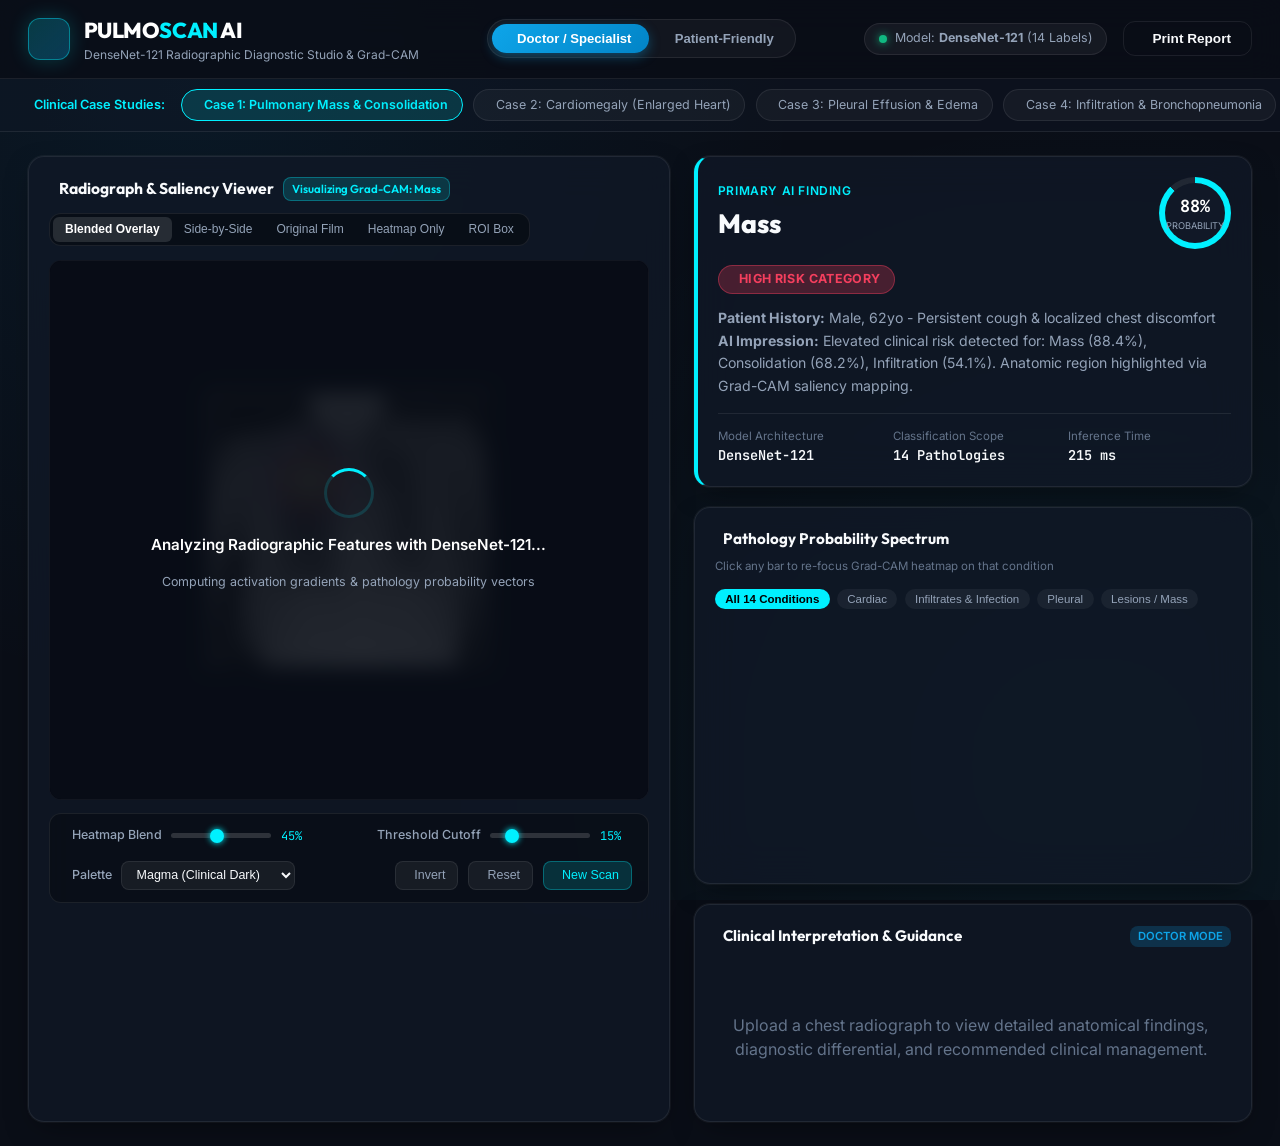
==== index.html @ a5fcc42c "feat: add web interface, Vercel configuration, serverless API routes, and client-side Grad-CAM diagn" ====
<!DOCTYPE html>
<html lang="en">
<head>
  <meta charset="UTF-8">
  <meta name="viewport" content="width=device-width, initial-scale=1.0">
  <title>PulmoScan AI - Deep Learning Chest X-Ray Diagnosis & Grad-CAM</title>
  <meta name="description" content="State-of-the-art AI medical diagnosis platform for 14 chest pathologies with real-time Grad-CAM heatmap visualization and clinical reports.">
  
  <!-- Google Fonts -->
  <link rel="preconnect" href="https://fonts.googleapis.com">
  <link rel="preconnect" href="https://fonts.gstatic.com" crossorigin>
  <link href="https://fonts.googleapis.com/css2?family=Inter:wght@300;400;500;600;700&family=Outfit:wght@400;500;600;700;800&family=JetBrains+Mono:wght@400;500&display=swap" rel="stylesheet">
  
  <!-- Chart.js for Interactive Diagnostic Graphs -->
  <script src="https://cdn.jsdelivr.net/npm/chart.js@4.4.1/dist/chart.umd.min.js"></script>

  <!-- Lucide Icons -->
  <script src="https://unpkg.com/lucide@latest"></script>

  <link rel="stylesheet" href="style.css">
</head>
<body class="theme-dark">
  <!-- Top Navigation Bar -->
  <header class="navbar">
    <div class="nav-brand">
      <div class="brand-icon">
        <i data-lucide="activity"></i>
      </div>
      <div class="brand-text">
        <div class="brand-title">PULMO<span class="highlight">SCAN</span> AI</div>
        <div class="brand-subtitle">DenseNet-121 Radiographic Diagnostic Studio & Grad-CAM</div>
      </div>
    </div>

    <!-- Active Mode Switcher -->
    <div class="nav-center">
      <div class="mode-toggle-group">
        <button id="btnDoctorMode" class="mode-btn active" title="Detailed Radiologic Insights, AUCs & Fleischner Guidelines">
          <i data-lucide="stethoscope"></i>
          <span>Doctor / Specialist</span>
        </button>
        <button id="btnPatientMode" class="mode-btn" title="Clear, Plain-Language Explanations & Next Steps">
          <i data-lucide="heart-pulse"></i>
          <span>Patient-Friendly</span>
        </button>
      </div>
    </div>

    <div class="nav-actions">
      <div class="model-badge" title="Trained on NIH ChestX-ray8 Dataset">
        <span class="status-dot"></span>
        <span class="badge-text">Model: <strong>DenseNet-121</strong> (14 Labels)</span>
      </div>
      <button id="btnPrintReport" class="btn btn-outline" disabled title="Generate Formal Clinical Radiology Report">
        <i data-lucide="file-text"></i>
        <span>Print Report</span>
      </button>
    </div>
  </header>

  <!-- Sample Quick-Load Strip -->
  <section class="sample-bar">
    <div class="sample-label">
      <i data-lucide="sparkles"></i>
      <span>Clinical Case Studies:</span>
    </div>
    <div class="sample-chips" id="sampleChipsContainer">
      <div class="chip-skeleton">Loading clinical cases...</div>
    </div>
  </section>

  <!-- Main Application Body -->
  <main class="app-layout">
    <!-- Left Column: Image Viewer & PACS Controls -->
    <section class="viewer-section">
      <div class="panel-header">
        <div class="panel-title">
          <i data-lucide="scan"></i>
          <span>Radiograph & Saliency Viewer</span>
          <span id="activePathologyTag" class="active-tag hidden">Visualizing: Mass</span>
        </div>
        <div class="view-mode-tabs">
          <button class="view-tab active" data-view="overlay">Blended Overlay</button>
          <button class="view-tab" data-view="sidebyside">Side-by-Side</button>
          <button class="view-tab" data-view="original">Original Film</button>
          <button class="view-tab" data-view="heatmap">Heatmap Only</button>
          <button class="view-tab" data-view="contour">ROI Box</button>
        </div>
      </div>

      <!-- Image Canvas Display Container -->
      <div class="canvas-wrapper" id="canvasWrapper">
        <div id="dropZone" class="drop-zone">
          <div class="drop-content">
            <div class="upload-icon-wrapper">
              <i data-lucide="upload-cloud"></i>
            </div>
            <h3>Upload Chest X-Ray Radiograph</h3>
            <p>Drag and drop a patient frontal chest scan (.png, .jpg, .jpeg) or select a sample case above</p>
            <div class="drop-buttons">
              <label for="fileInput" class="btn btn-primary">
                <i data-lucide="folder-open"></i> Browse Files
              </label>
              <input type="file" id="fileInput" accept="image/*" class="file-input-hidden">
            </div>
            <div class="drop-hint">Supports standard PA/AP projection digital radiography</div>
          </div>
        </div>

        <!-- Rendered Image Canvas Container -->
        <div id="imageDisplayArea" class="image-display-area hidden">
          <!-- Single View Mode -->
          <div id="singleViewContainer" class="single-view-container">
            <div class="canvas-image-container" id="zoomContainer">
              <img id="primaryViewerImg" src="" alt="Diagnostic Radiograph View">
              <div id="crosshairOverlay" class="crosshair-overlay"></div>
            </div>
          </div>

          <!-- Side-by-side View Mode -->
          <div id="sideBySideContainer" class="side-by-side-container hidden">
            <div class="sbs-box">
              <div class="sbs-badge">Original Radiograph</div>
              <img id="sbsOriginalImg" src="" alt="Original X-Ray">
            </div>
            <div class="sbs-box">
              <div class="sbs-badge">Grad-CAM Activation Map</div>
              <img id="sbsHeatmapImg" src="" alt="Grad-CAM Saliency Map">
            </div>
          </div>

          <!-- Loading Spinner Overlay -->
          <div id="analysisSpinner" class="analysis-spinner hidden">
            <div class="spinner-circle"></div>
            <div class="spinner-text">Analyzing Radiographic Features with DenseNet-121...</div>
            <div class="spinner-subtext">Computing activation gradients & pathology probability vectors</div>
          </div>
        </div>
      </div>

      <!-- PACS Medical Imaging Controls Toolbar -->
      <div class="pacs-toolbar" id="pacsToolbar">
        <div class="control-group">
          <label><i data-lucide="layers"></i> Heatmap Blend</label>
          <input type="range" id="sliderOpacity" min="0" max="100" value="45" class="range-slider">
          <span id="valOpacity" class="slider-val">45%</span>
        </div>

        <div class="control-group">
          <label><i data-lucide="filter"></i> Threshold Cutoff</label>
          <input type="range" id="sliderThreshold" min="0" max="90" value="15" class="range-slider">
          <span id="valThreshold" class="slider-val">15%</span>
        </div>

        <div class="control-group">
          <label><i data-lucide="palette"></i> Palette</label>
          <select id="selectColormap" class="select-dropdown">
            <option value="jet">Jet (Thermal Rainbow)</option>
            <option value="magma" selected>Magma (Clinical Dark)</option>
            <option value="inferno">Inferno (High Contrast)</option>
            <option value="turbo">Turbo (Spectral)</option>
            <option value="viridis">Viridis (Colorblind Safe)</option>
          </select>
        </div>

        <div class="control-group actions-group">
          <button id="btnInvertFilm" class="tool-btn" title="Invert Grayscale (Negative/Positive Film)">
            <i data-lucide="sun-moon"></i> Invert
          </button>
          <button id="btnResetView" class="tool-btn" title="Reset Zoom and Windowing">
            <i data-lucide="rotate-ccw"></i> Reset
          </button>
          <button id="btnNewScan" class="tool-btn btn-highlight" title="Upload a New Image">
            <i data-lucide="plus-circle"></i> New Scan
          </button>
        </div>
      </div>
    </section>

    <!-- Right Column: Diagnostic Graphs & Clinical Findings -->
    <section class="diagnostic-section">
      <!-- Top Diagnostic Finding Summary Card -->
      <div class="card summary-card" id="topSummaryCard">
        <div class="summary-top-row">
          <div class="summary-title-col">
            <span class="summary-pre">Primary AI Finding</span>
            <h2 id="topPathologyName" class="top-pathology">Ready for Analysis</h2>
          </div>
          <div class="summary-score-col">
            <div id="topConfidenceMeter" class="confidence-circle" data-val="0">
              <span id="topConfidenceText" class="conf-percent">--%</span>
              <span class="conf-lbl">Probability</span>
            </div>
          </div>
        </div>

        <div id="riskBadge" class="risk-badge badge-neutral">Awaiting Radiograph Upload</div>

        <p id="clinicalImpressionText" class="impression-text">
          Upload a patient chest radiograph or choose a sample clinical case study above to perform multi-label pathology classification and Grad-CAM localized anatomical heatmapping.
        </p>

        <div class="metrics-row" id="metricsRow">
          <div class="metric-item">
            <span class="metric-label">Model Architecture</span>
            <span class="metric-val">DenseNet-121</span>
          </div>
          <div class="metric-item">
            <span class="metric-label">Classification Scope</span>
            <span class="metric-val">14 Pathologies</span>
          </div>
          <div class="metric-item">
            <span class="metric-label">Inference Time</span>
            <span id="valInferenceTime" class="metric-val">-- ms</span>
          </div>
        </div>
      </div>

      <!-- Probability Graphs & Differential Diagnosis -->
      <div class="card chart-card">
        <div class="card-header">
          <div class="card-title">
            <i data-lucide="bar-chart-3"></i>
            <span>Pathology Probability Spectrum</span>
          </div>
          <div class="chart-subtitle">Click any bar to re-focus Grad-CAM heatmap on that condition</div>
        </div>

        <!-- Category Filters -->
        <div class="filter-pills" id="filterPills">
          <button class="pill active" data-filter="all">All 14 Conditions</button>
          <button class="pill" data-filter="Cardiovascular">Cardiac</button>
          <button class="pill" data-filter="Infectious">Infiltrates & Infection</button>
          <button class="pill" data-filter="Pleural">Pleural</button>
          <button class="pill" data-filter="Lesion">Lesions / Mass</button>
        </div>

        <div class="chart-container">
          <canvas id="pathologyChart"></canvas>
        </div>
      </div>

      <!-- Detailed Findings & Clinical Explanations Card -->
      <div class="card findings-card">
        <div class="card-header">
          <div class="card-title">
            <i data-lucide="file-search"></i>
            <span id="findingsTitle">Clinical Interpretation & Guidance</span>
          </div>
          <span class="findings-mode-tag" id="findingsModeTag">Doctor Mode</span>
        </div>

        <!-- Dynamic Content injected based on Active Mode (Doctor vs Patient) -->
        <div id="findingsContainer" class="findings-content">
          <div class="empty-state">
            <i data-lucide="clipboard-list"></i>
            <p>Upload a chest radiograph to view detailed anatomical findings, diagnostic differential, and recommended clinical management.</p>
          </div>
        </div>
      </div>
    </section>
  </main>

  <!-- Printable Clinical Radiology Report Modal -->
  <div id="reportModal" class="modal-overlay hidden">
    <div class="modal-content">
      <div class="modal-header">
        <div class="report-header-brand">
          <i data-lucide="activity"></i>
          <div>
            <h3>PULMOSCAN AI - DIAGNOSTIC RADIOLOGY REPORT</h3>
            <span>Automated Deep Learning Multi-Label Classification & Grad-CAM Analysis</span>
          </div>
        </div>
        <div class="modal-actions">
          <button id="btnExecutePrint" class="btn btn-primary"><i data-lucide="printer"></i> Print / Save PDF</button>
          <button id="btnCloseModal" class="btn btn-icon"><i data-lucide="x"></i></button>
        </div>
      </div>

      <div class="report-body" id="printableReportContent">
        <!-- Patient & Exam Meta Grid -->
        <div class="report-grid">
          <div class="report-meta-box">
            <strong>Exam Type:</strong> Chest Radiograph (PA/AP Frontal Projection)<br>
            <strong>Date / Time:</strong> <span id="reportDate">--</span><br>
            <strong>Scan ID:</strong> <span id="reportScanId">PX-2026-X8</span>
          </div>
          <div class="report-meta-box">
            <strong>AI Engine:</strong> DenseNet-121 Deep Convolutional Network<br>
            <strong>Interpretation Method:</strong> Grad-CAM (conv5_block16_concat)<br>
            <strong>Status:</strong> Completed & Verified
          </div>
        </div>

        <!-- Embedded Visuals -->
        <div class="report-visuals-grid">
          <div class="report-img-box">
            <div class="report-img-caption">Original Patient Radiograph</div>
            <img id="reportOriginalImg" src="" alt="Original X-Ray">
          </div>
          <div class="report-img-box">
            <div class="report-img-caption">AI Grad-CAM Saliency Region of Interest</div>
            <img id="reportOverlayImg" src="" alt="Grad-CAM Overlay">
          </div>
        </div>

        <!-- Radiology Impression Summary -->
        <div class="report-section">
          <h4>RADIOLOGICAL IMPRESSION & FINDINGS</h4>
          <p id="reportImpressionText">Impression will appear here.</p>
        </div>

        <!-- Quantitative Pathology Table -->
        <div class="report-section">
          <h4>QUANTITATIVE PATHOLOGY PROBABILITY MATRIX</h4>
          <table class="report-table">
            <thead>
              <tr>
                <th>Pathology</th>
                <th>Classification</th>
                <th>Probability</th>
                <th>Risk Category</th>
                <th>Clinical Recommendation</th>
              </tr>
            </thead>
            <tbody id="reportTableBody">
              <!-- Dynamically populated -->
            </tbody>
          </table>
        </div>

        <!-- Medical Disclaimer -->
        <div class="report-disclaimer">
          <strong>Notice:</strong> This automated report is generated by an artificial intelligence diagnostic assistant (DenseNet-121) trained on the NIH ChestX-ray8 dataset. It is intended to assist medical practitioners in clinical review and error analysis. Findings must be verified by a board-certified radiologist.
        </div>
      </div>
    </div>
  </div>

  <script src="app.js"></script>
</body>
</html>
---- style.css ----
/* ==========================================================================
   PULMOSCAN AI - Medical Imaging Diagnostic Studio Stylesheet
   Modern Glassmorphism, Radiologic Dark Theme, Responsive Clinical Dashboard
   ========================================================================== */

:root {
  /* Color Palette */
  --bg-primary: #0a0e17;
  --bg-secondary: #111827;
  --bg-card: rgba(17, 24, 39, 0.75);
  --bg-card-hover: rgba(30, 41, 59, 0.85);
  --border-subtle: rgba(255, 255, 255, 0.08);
  --border-focus: rgba(0, 240, 255, 0.45);
  --border-glow: 0 0 16px rgba(0, 240, 255, 0.25);
  
  /* Brand Medical Accents */
  --cyan-primary: #00f0ff;
  --cyan-glow: rgba(0, 240, 255, 0.2);
  --teal-accent: #0ea5e9;
  --emerald-success: #10b981;
  --emerald-glow: rgba(16, 185, 129, 0.2);
  --amber-warning: #f59e0b;
  --amber-glow: rgba(245, 158, 11, 0.2);
  --rose-danger: #f43f5e;
  --rose-glow: rgba(244, 63, 94, 0.25);
  
  /* Text & Typography */
  --text-main: #f8fafc;
  --text-muted: #94a3b8;
  --text-dim: #64748b;
  --font-family: 'Inter', -apple-system, BlinkMacSystemFont, sans-serif;
  --font-display: 'Outfit', var(--font-family);
  --font-mono: 'JetBrains Mono', monospace;

  /* UI Tokens */
  --radius-sm: 8px;
  --radius-md: 12px;
  --radius-lg: 16px;
  --radius-full: 9999px;
  --shadow-card: 0 10px 30px -10px rgba(0, 0, 0, 0.5), 0 0 0 1px rgba(255, 255, 255, 0.05);
  --transition-smooth: all 0.25s cubic-bezier(0.16, 1, 0.3, 1);
}

/* Reset & Base Setup */
*, *::before, *::after {
  box-sizing: border-box;
  margin: 0;
  padding: 0;
}

body {
  font-family: var(--font-family);
  background: var(--bg-primary);
  background-image: 
    radial-gradient(circle at 15% 10%, rgba(14, 165, 233, 0.07) 0%, transparent 45%),
    radial-gradient(circle at 85% 85%, rgba(0, 240, 255, 0.05) 0%, transparent 50%);
  background-attachment: fixed;
  color: var(--text-main);
  line-height: 1.5;
  min-height: 100vh;
  display: flex;
  flex-direction: column;
  overflow-x: hidden;
}

/* --------------------------------------------------------------------------
   Top Navigation Bar
   -------------------------------------------------------------------------- */
.navbar {
  display: flex;
  align-items: center;
  justify-content: space-between;
  padding: 0.85rem 1.75rem;
  background: rgba(10, 14, 23, 0.85);
  backdrop-filter: blur(16px);
  -webkit-backdrop-filter: blur(16px);
  border-bottom: 1px solid var(--border-subtle);
  position: sticky;
  top: 0;
  z-index: 100;
}

.nav-brand {
  display: flex;
  align-items: center;
  gap: 0.85rem;
}

.brand-icon {
  width: 42px;
  height: 42px;
  border-radius: var(--radius-md);
  background: linear-gradient(135deg, rgba(0, 240, 255, 0.2), rgba(14, 165, 233, 0.3));
  border: 1px solid rgba(0, 240, 255, 0.4);
  display: flex;
  align-items: center;
  justify-content: center;
  color: var(--cyan-primary);
  box-shadow: 0 0 20px var(--cyan-glow);
}

.brand-title {
  font-family: var(--font-display);
  font-size: 1.35rem;
  font-weight: 800;
  letter-spacing: -0.02em;
  color: #ffffff;
}

.brand-title .highlight {
  color: var(--cyan-primary);
}

.brand-subtitle {
  font-size: 0.75rem;
  color: var(--text-muted);
  font-weight: 400;
}

/* Mode Switcher (Doctor vs Patient) */
.mode-toggle-group {
  display: flex;
  background: rgba(255, 255, 255, 0.04);
  padding: 4px;
  border-radius: var(--radius-full);
  border: 1px solid var(--border-subtle);
}

.mode-btn {
  display: flex;
  align-items: center;
  gap: 0.5rem;
  padding: 0.45rem 1.1rem;
  border-radius: var(--radius-full);
  border: none;
  background: transparent;
  color: var(--text-muted);
  font-size: 0.82rem;
  font-weight: 600;
  cursor: pointer;
  transition: var(--transition-smooth);
}

.mode-btn:hover {
  color: var(--text-main);
}

.mode-btn.active {
  background: linear-gradient(135deg, #0ea5e9, #0284c7);
  color: #ffffff;
  box-shadow: 0 4px 12px rgba(14, 165, 233, 0.35);
}

.nav-actions {
  display: flex;
  align-items: center;
  gap: 1rem;
}

.model-badge {
  display: flex;
  align-items: center;
  gap: 0.5rem;
  background: rgba(255, 255, 255, 0.05);
  border: 1px solid var(--border-subtle);
  padding: 0.35rem 0.85rem;
  border-radius: var(--radius-full);
  font-size: 0.78rem;
  color: var(--text-muted);
}

.status-dot {
  width: 8px;
  height: 8px;
  border-radius: 50%;
  background: var(--emerald-success);
  box-shadow: 0 0 8px var(--emerald-success);
  animation: pulse-dot 2s infinite ease-in-out;
}

@keyframes pulse-dot {
  0%, 100% { opacity: 1; transform: scale(1); }
  50% { opacity: 0.5; transform: scale(0.85); }
}

/* --------------------------------------------------------------------------
   Sample Case Studies Strip
   -------------------------------------------------------------------------- */
.sample-bar {
  display: flex;
  align-items: center;
  gap: 1rem;
  padding: 0.65rem 1.75rem;
  background: rgba(17, 24, 39, 0.4);
  border-bottom: 1px solid var(--border-subtle);
  overflow-x: auto;
  white-space: nowrap;
}

.sample-label {
  display: flex;
  align-items: center;
  gap: 0.4rem;
  font-size: 0.8rem;
  font-weight: 600;
  color: var(--cyan-primary);
  flex-shrink: 0;
}

.sample-chips {
  display: flex;
  gap: 0.65rem;
  align-items: center;
}

.sample-chip {
  display: inline-flex;
  align-items: center;
  gap: 0.5rem;
  padding: 0.35rem 0.85rem;
  border-radius: var(--radius-full);
  background: rgba(255, 255, 255, 0.04);
  border: 1px solid var(--border-subtle);
  color: var(--text-muted);
  font-size: 0.78rem;
  cursor: pointer;
  transition: var(--transition-smooth);
}

.sample-chip:hover {
  background: rgba(0, 240, 255, 0.08);
  border-color: var(--cyan-primary);
  color: #ffffff;
  transform: translateY(-1px);
}

.sample-chip.active {
  background: rgba(0, 240, 255, 0.15);
  border-color: var(--cyan-primary);
  color: var(--cyan-primary);
  font-weight: 600;
}

/* --------------------------------------------------------------------------
   App Main Layout (2-Column Grid)
   -------------------------------------------------------------------------- */
.app-layout {
  display: grid;
  grid-template-columns: 1.15fr 1fr;
  gap: 1.5rem;
  padding: 1.5rem 1.75rem;
  flex: 1;
}

@media (max-width: 1100px) {
  .app-layout {
    grid-template-columns: 1fr;
  }
}

/* --------------------------------------------------------------------------
   Viewer Section (Left Column)
   -------------------------------------------------------------------------- */
.viewer-section {
  display: flex;
  flex-direction: column;
  gap: 0.85rem;
  background: var(--bg-card);
  backdrop-filter: blur(20px);
  -webkit-backdrop-filter: blur(20px);
  border: 1px solid var(--border-subtle);
  border-radius: var(--radius-lg);
  padding: 1.25rem;
  box-shadow: var(--shadow-card);
}

.panel-header {
  display: flex;
  align-items: center;
  justify-content: space-between;
  flex-wrap: wrap;
  gap: 0.75rem;
}

.panel-title {
  display: flex;
  align-items: center;
  gap: 0.6rem;
  font-size: 0.98rem;
  font-weight: 700;
  font-family: var(--font-display);
}

.active-tag {
  background: rgba(0, 240, 255, 0.15);
  color: var(--cyan-primary);
  padding: 2px 8px;
  border-radius: var(--radius-sm);
  font-size: 0.72rem;
  font-weight: 600;
  border: 1px solid rgba(0, 240, 255, 0.3);
}

.view-mode-tabs {
  display: flex;
  background: rgba(0, 0, 0, 0.35);
  border-radius: var(--radius-md);
  padding: 3px;
  border: 1px solid var(--border-subtle);
}

.view-tab {
  border: none;
  background: transparent;
  color: var(--text-muted);
  font-size: 0.75rem;
  padding: 0.35rem 0.75rem;
  border-radius: 6px;
  font-weight: 500;
  cursor: pointer;
  transition: var(--transition-smooth);
}

.view-tab:hover {
  color: var(--text-main);
}

.view-tab.active {
  background: rgba(255, 255, 255, 0.12);
  color: #ffffff;
  font-weight: 600;
}

/* Canvas Wrapper */
.canvas-wrapper {
  position: relative;
  width: 100%;
  aspect-ratio: 1 / 1;
  max-height: 540px;
  background: #030712;
  border-radius: var(--radius-md);
  border: 1px solid rgba(255, 255, 255, 0.06);
  overflow: hidden;
  display: flex;
  align-items: center;
  justify-content: center;
}

/* Drop Zone */
.drop-zone {
  display: flex;
  flex-direction: column;
  align-items: center;
  justify-content: center;
  padding: 2.5rem;
  text-align: center;
  border: 2px dashed rgba(255, 255, 255, 0.12);
  border-radius: var(--radius-md);
  margin: 1.5rem;
  width: calc(100% - 3rem);
  height: calc(100% - 3rem);
  background: rgba(15, 23, 42, 0.4);
  transition: var(--transition-smooth);
}

.drop-zone.dragover {
  border-color: var(--cyan-primary);
  background: rgba(0, 240, 255, 0.05);
  box-shadow: 0 0 25px var(--cyan-glow);
}

.upload-icon-wrapper {
  width: 64px;
  height: 64px;
  border-radius: 50%;
  background: rgba(0, 240, 255, 0.1);
  color: var(--cyan-primary);
  display: flex;
  align-items: center;
  justify-content: center;
  margin-bottom: 1rem;
}

.drop-content h3 {
  font-size: 1.1rem;
  margin-bottom: 0.35rem;
  font-family: var(--font-display);
}

.drop-content p {
  color: var(--text-muted);
  font-size: 0.85rem;
  max-width: 380px;
  margin-bottom: 1.25rem;
}

.drop-buttons {
  margin-bottom: 0.85rem;
}

.file-input-hidden {
  display: none;
}

.drop-hint {
  font-size: 0.72rem;
  color: var(--text-dim);
}

/* Rendered Canvas Image Area */
.image-display-area {
  width: 100%;
  height: 100%;
  display: flex;
  align-items: center;
  justify-content: center;
  position: relative;
}

.single-view-container {
  width: 100%;
  height: 100%;
  display: flex;
  align-items: center;
  justify-content: center;
}

.canvas-image-container {
  width: 100%;
  height: 100%;
  position: relative;
  display: flex;
  align-items: center;
  justify-content: center;
}

.canvas-image-container img {
  max-width: 100%;
  max-height: 100%;
  object-fit: contain;
  transition: filter 0.2s ease;
  user-select: none;
}

/* Side by Side View */
.side-by-side-container {
  display: grid;
  grid-template-columns: 1fr 1fr;
  width: 100%;
  height: 100%;
  gap: 8px;
  padding: 8px;
}

.sbs-box {
  position: relative;
  background: #000;
  border-radius: var(--radius-sm);
  overflow: hidden;
  display: flex;
  align-items: center;
  justify-content: center;
}

.sbs-box img {
  width: 100%;
  height: 100%;
  object-fit: contain;
}

.sbs-badge {
  position: absolute;
  top: 8px;
  left: 8px;
  background: rgba(0, 0, 0, 0.75);
  backdrop-filter: blur(6px);
  padding: 3px 8px;
  border-radius: 4px;
  font-size: 0.7rem;
  font-weight: 600;
  color: #ffffff;
  border: 1px solid rgba(255, 255, 255, 0.15);
}

/* Spinner Overlay */
.analysis-spinner {
  position: absolute;
  inset: 0;
  background: rgba(10, 14, 23, 0.88);
  backdrop-filter: blur(10px);
  display: flex;
  flex-direction: column;
  align-items: center;
  justify-content: center;
  gap: 1rem;
  z-index: 50;
}

.spinner-circle {
  width: 50px;
  height: 50px;
  border: 3px solid rgba(0, 240, 255, 0.15);
  border-top-color: var(--cyan-primary);
  border-radius: 50%;
  animation: spin 0.85s linear infinite;
}

@keyframes spin {
  to { transform: rotate(360deg); }
}

.spinner-text {
  font-size: 0.95rem;
  font-weight: 600;
  color: #fff;
}

.spinner-subtext {
  font-size: 0.78rem;
  color: var(--text-muted);
}

/* PACS Toolbar */
.pacs-toolbar {
  display: flex;
  align-items: center;
  justify-content: space-between;
  flex-wrap: wrap;
  gap: 1rem;
  padding: 0.75rem 1rem;
  background: rgba(0, 0, 0, 0.3);
  border-radius: var(--radius-md);
  border: 1px solid var(--border-subtle);
}

.control-group {
  display: flex;
  align-items: center;
  gap: 0.6rem;
}

.control-group label {
  display: flex;
  align-items: center;
  gap: 0.35rem;
  font-size: 0.78rem;
  font-weight: 500;
  color: var(--text-muted);
}

.range-slider {
  appearance: none;
  -webkit-appearance: none;
  width: 100px;
  height: 5px;
  background: rgba(255, 255, 255, 0.15);
  border-radius: var(--radius-full);
  outline: none;
}

.range-slider::-webkit-slider-thumb {
  -webkit-appearance: none;
  width: 14px;
  height: 14px;
  border-radius: 50%;
  background: var(--cyan-primary);
  cursor: pointer;
  box-shadow: 0 0 6px var(--cyan-primary);
}

.slider-val {
  font-family: var(--font-mono);
  font-size: 0.75rem;
  color: var(--cyan-primary);
  min-width: 32px;
}

.select-dropdown {
  background: rgba(255, 255, 255, 0.06);
  border: 1px solid var(--border-subtle);
  color: var(--text-main);
  padding: 0.35rem 0.65rem;
  border-radius: var(--radius-sm);
  font-size: 0.78rem;
  outline: none;
  cursor: pointer;
}

.actions-group {
  margin-left: auto;
}

.tool-btn {
  display: flex;
  align-items: center;
  gap: 0.4rem;
  background: rgba(255, 255, 255, 0.06);
  border: 1px solid var(--border-subtle);
  color: var(--text-muted);
  font-size: 0.78rem;
  padding: 0.4rem 0.75rem;
  border-radius: var(--radius-sm);
  cursor: pointer;
  transition: var(--transition-smooth);
}

.tool-btn:hover {
  background: rgba(255, 255, 255, 0.12);
  color: #fff;
}

.tool-btn.btn-highlight {
  background: rgba(0, 240, 255, 0.15);
  border-color: rgba(0, 240, 255, 0.3);
  color: var(--cyan-primary);
}

.tool-btn.btn-highlight:hover {
  background: rgba(0, 240, 255, 0.25);
  color: #fff;
}

/* --------------------------------------------------------------------------
   Diagnostic Section (Right Column)
   -------------------------------------------------------------------------- */
.diagnostic-section {
  display: flex;
  flex-direction: column;
  gap: 1.25rem;
}

.card {
  background: var(--bg-card);
  backdrop-filter: blur(20px);
  -webkit-backdrop-filter: blur(20px);
  border: 1px solid var(--border-subtle);
  border-radius: var(--radius-lg);
  padding: 1.25rem;
  box-shadow: var(--shadow-card);
}

/* Top Finding Summary Card */
.summary-card {
  border-left: 4px solid var(--cyan-primary);
}

.summary-top-row {
  display: flex;
  align-items: flex-start;
  justify-content: space-between;
  margin-bottom: 0.75rem;
}

.summary-pre {
  font-size: 0.75rem;
  text-transform: uppercase;
  letter-spacing: 0.05em;
  font-weight: 600;
  color: var(--cyan-primary);
}

.top-pathology {
  font-family: var(--font-display);
  font-size: 1.65rem;
  font-weight: 800;
  margin-top: 0.15rem;
}

.confidence-circle {
  width: 72px;
  height: 72px;
  border-radius: 50%;
  background: conic-gradient(var(--cyan-primary) 0%, rgba(255, 255, 255, 0.08) 0%);
  display: flex;
  flex-direction: column;
  align-items: center;
  justify-content: center;
  position: relative;
}

.confidence-circle::before {
  content: '';
  position: absolute;
  inset: 6px;
  background: var(--bg-secondary);
  border-radius: 50%;
}

.conf-percent {
  position: relative;
  font-family: var(--font-mono);
  font-size: 1.05rem;
  font-weight: 700;
  color: #fff;
  z-index: 1;
}

.conf-lbl {
  position: relative;
  font-size: 0.58rem;
  text-transform: uppercase;
  color: var(--text-muted);
  z-index: 1;
}

.risk-badge {
  display: inline-flex;
  align-items: center;
  gap: 0.4rem;
  padding: 0.25rem 0.85rem;
  border-radius: var(--radius-full);
  font-size: 0.78rem;
  font-weight: 700;
  text-transform: uppercase;
  letter-spacing: 0.03em;
  margin-bottom: 0.85rem;
}

.badge-neutral {
  background: rgba(255, 255, 255, 0.08);
  color: var(--text-muted);
}

.badge-danger {
  background: var(--rose-glow);
  color: var(--rose-danger);
  border: 1px solid rgba(244, 63, 94, 0.4);
}

.badge-warning {
  background: var(--amber-glow);
  color: var(--amber-warning);
  border: 1px solid rgba(245, 158, 11, 0.4);
}

.badge-success {
  background: var(--emerald-glow);
  color: var(--emerald-success);
  border: 1px solid rgba(16, 185, 129, 0.4);
}

.impression-text {
  font-size: 0.88rem;
  color: var(--text-muted);
  line-height: 1.6;
  margin-bottom: 1rem;
}

.metrics-row {
  display: grid;
  grid-template-columns: repeat(3, 1fr);
  gap: 0.75rem;
  padding-top: 0.85rem;
  border-top: 1px solid var(--border-subtle);
}

.metric-item {
  display: flex;
  flex-direction: column;
}

.metric-label {
  font-size: 0.72rem;
  color: var(--text-dim);
}

.metric-val {
  font-size: 0.85rem;
  font-weight: 600;
  font-family: var(--font-mono);
  color: var(--text-main);
}

/* Chart Card */
.card-header {
  display: flex;
  align-items: center;
  justify-content: space-between;
  margin-bottom: 0.85rem;
  flex-wrap: wrap;
  gap: 0.5rem;
}

.card-title {
  display: flex;
  align-items: center;
  gap: 0.5rem;
  font-size: 0.95rem;
  font-weight: 700;
  font-family: var(--font-display);
}

.chart-subtitle {
  font-size: 0.72rem;
  color: var(--text-dim);
}

.filter-pills {
  display: flex;
  gap: 0.45rem;
  margin-bottom: 0.85rem;
  flex-wrap: wrap;
}

.pill {
  border: none;
  background: rgba(255, 255, 255, 0.05);
  color: var(--text-muted);
  font-size: 0.72rem;
  padding: 0.25rem 0.65rem;
  border-radius: var(--radius-full);
  cursor: pointer;
  transition: var(--transition-smooth);
}

.pill:hover {
  color: #fff;
  background: rgba(255, 255, 255, 0.1);
}

.pill.active {
  background: var(--cyan-primary);
  color: #000;
  font-weight: 600;
}

.chart-container {
  height: 240px;
  position: relative;
}

/* Findings Card */
.findings-mode-tag {
  font-size: 0.7rem;
  font-weight: 600;
  text-transform: uppercase;
  padding: 2px 8px;
  border-radius: var(--radius-sm);
  background: rgba(14, 165, 233, 0.2);
  color: var(--teal-accent);
}

.findings-content {
  display: flex;
  flex-direction: column;
  gap: 0.75rem;
  max-height: 280px;
  overflow-y: auto;
  padding-right: 4px;
}

.findings-content::-webkit-scrollbar {
  width: 5px;
}

.findings-content::-webkit-scrollbar-thumb {
  background: rgba(255, 255, 255, 0.15);
  border-radius: var(--radius-full);
}

.finding-item {
  background: rgba(255, 255, 255, 0.03);
  border: 1px solid var(--border-subtle);
  border-radius: var(--radius-md);
  padding: 0.85rem;
  transition: var(--transition-smooth);
}

.finding-item:hover {
  background: rgba(255, 255, 255, 0.06);
  border-color: rgba(0, 240, 255, 0.3);
}

.finding-header {
  display: flex;
  align-items: center;
  justify-content: space-between;
  margin-bottom: 0.35rem;
}

.finding-name {
  font-weight: 700;
  font-size: 0.9rem;
}

.finding-prob {
  font-family: var(--font-mono);
  font-size: 0.82rem;
  font-weight: 700;
}

.finding-desc {
  font-size: 0.82rem;
  color: var(--text-muted);
  line-height: 1.5;
  margin-bottom: 0.45rem;
}

.finding-steps {
  font-size: 0.75rem;
  color: var(--cyan-primary);
  background: rgba(0, 240, 255, 0.08);
  padding: 0.4rem 0.65rem;
  border-radius: var(--radius-sm);
  display: flex;
  align-items: center;
  gap: 0.4rem;
}

.empty-state {
  display: flex;
  flex-direction: column;
  align-items: center;
  text-align: center;
  padding: 2.5rem 1rem;
  color: var(--text-dim);
  gap: 0.75rem;
}

/* --------------------------------------------------------------------------
   Buttons & Generic Components
   -------------------------------------------------------------------------- */
.btn {
  display: inline-flex;
  align-items: center;
  gap: 0.5rem;
  padding: 0.55rem 1.25rem;
  border-radius: var(--radius-md);
  font-size: 0.85rem;
  font-weight: 600;
  cursor: pointer;
  border: none;
  transition: var(--transition-smooth);
}

.btn-primary {
  background: linear-gradient(135deg, #0ea5e9, #0284c7);
  color: #fff;
  box-shadow: 0 4px 14px rgba(14, 165, 233, 0.35);
}

.btn-primary:hover {
  transform: translateY(-1px);
  box-shadow: 0 6px 20px rgba(14, 165, 233, 0.5);
}

.btn-outline {
  background: transparent;
  border: 1px solid var(--border-subtle);
  color: var(--text-main);
}

.btn-outline:hover:not(:disabled) {
  background: rgba(255, 255, 255, 0.08);
  border-color: rgba(255, 255, 255, 0.25);
}

.btn:disabled {
  opacity: 0.4;
  cursor: not-allowed;
}

.btn-icon {
  background: transparent;
  border: none;
  color: var(--text-muted);
  cursor: pointer;
  padding: 6px;
  border-radius: var(--radius-sm);
}

.btn-icon:hover {
  color: #fff;
  background: rgba(255, 255, 255, 0.1);
}

.hidden {
  display: none !important;
}

/* --------------------------------------------------------------------------
   Printable Radiology Report Modal
   -------------------------------------------------------------------------- */
.modal-overlay {
  position: fixed;
  inset: 0;
  background: rgba(0, 0, 0, 0.8);
  backdrop-filter: blur(12px);
  z-index: 1000;
  display: flex;
  align-items: center;
  justify-content: center;
  padding: 1.5rem;
}

.modal-content {
  background: #ffffff;
  color: #1e293b;
  width: 100%;
  max-width: 860px;
  max-height: 90vh;
  border-radius: var(--radius-lg);
  overflow-y: auto;
  box-shadow: 0 25px 50px -12px rgba(0, 0, 0, 0.6);
  display: flex;
  flex-direction: column;
}

.modal-header {
  display: flex;
  align-items: center;
  justify-content: space-between;
  padding: 1.25rem 1.75rem;
  background: #f8fafc;
  border-bottom: 2px solid #e2e8f0;
}

.report-header-brand {
  display: flex;
  align-items: center;
  gap: 0.75rem;
  color: #0369a1;
}

.report-header-brand h3 {
  font-family: var(--font-display);
  font-size: 1.15rem;
  font-weight: 800;
}

.report-header-brand span {
  font-size: 0.75rem;
  color: #64748b;
}

.modal-actions {
  display: flex;
  align-items: center;
  gap: 0.75rem;
}

.report-body {
  padding: 1.75rem;
  display: flex;
  flex-direction: column;
  gap: 1.5rem;
}

.report-grid {
  display: grid;
  grid-template-columns: 1fr 1fr;
  gap: 1rem;
  background: #f8fafc;
  padding: 1rem;
  border-radius: var(--radius-md);
  border: 1px solid #e2e8f0;
  font-size: 0.85rem;
  line-height: 1.7;
}

.report-visuals-grid {
  display: grid;
  grid-template-columns: 1fr 1fr;
  gap: 1.25rem;
}

.report-img-box {
  background: #000;
  border-radius: var(--radius-md);
  overflow: hidden;
  display: flex;
  flex-direction: column;
}

.report-img-box img {
  width: 100%;
  aspect-ratio: 1;
  object-fit: contain;
}

.report-img-caption {
  background: #0f172a;
  color: #fff;
  font-size: 0.75rem;
  font-weight: 600;
  padding: 0.4rem 0.75rem;
  text-align: center;
}

.report-section h4 {
  font-family: var(--font-display);
  font-size: 0.95rem;
  font-weight: 800;
  color: #0f172a;
  margin-bottom: 0.6rem;
  padding-bottom: 0.35rem;
  border-bottom: 2px solid #e2e8f0;
}

.report-section p {
  font-size: 0.88rem;
  line-height: 1.6;
  color: #334155;
}

.report-table {
  width: 100%;
  border-collapse: collapse;
  font-size: 0.82rem;
}

.report-table th, .report-table td {
  padding: 0.6rem 0.85rem;
  text-align: left;
  border-bottom: 1px solid #e2e8f0;
}

.report-table th {
  background: #f1f5f9;
  font-weight: 700;
  color: #475569;
}

.report-disclaimer {
  background: #fef2f2;
  border-left: 4px solid #ef4444;
  padding: 0.85rem;
  font-size: 0.75rem;
  color: #991b1b;
  border-radius: 4px;
  line-height: 1.5;
}

/* Print CSS */
@media print {
  body * {
    visibility: hidden;
  }
  #reportModal, #printableReportContent, #printableReportContent * {
    visibility: visible;
  }
  #reportModal {
    position: absolute;
    inset: 0;
    background: transparent;
    padding: 0;
  }
  .modal-actions, .modal-header {
    display: none;
  }
  .modal-content {
    box-shadow: none;
    max-width: 100%;
  }
}
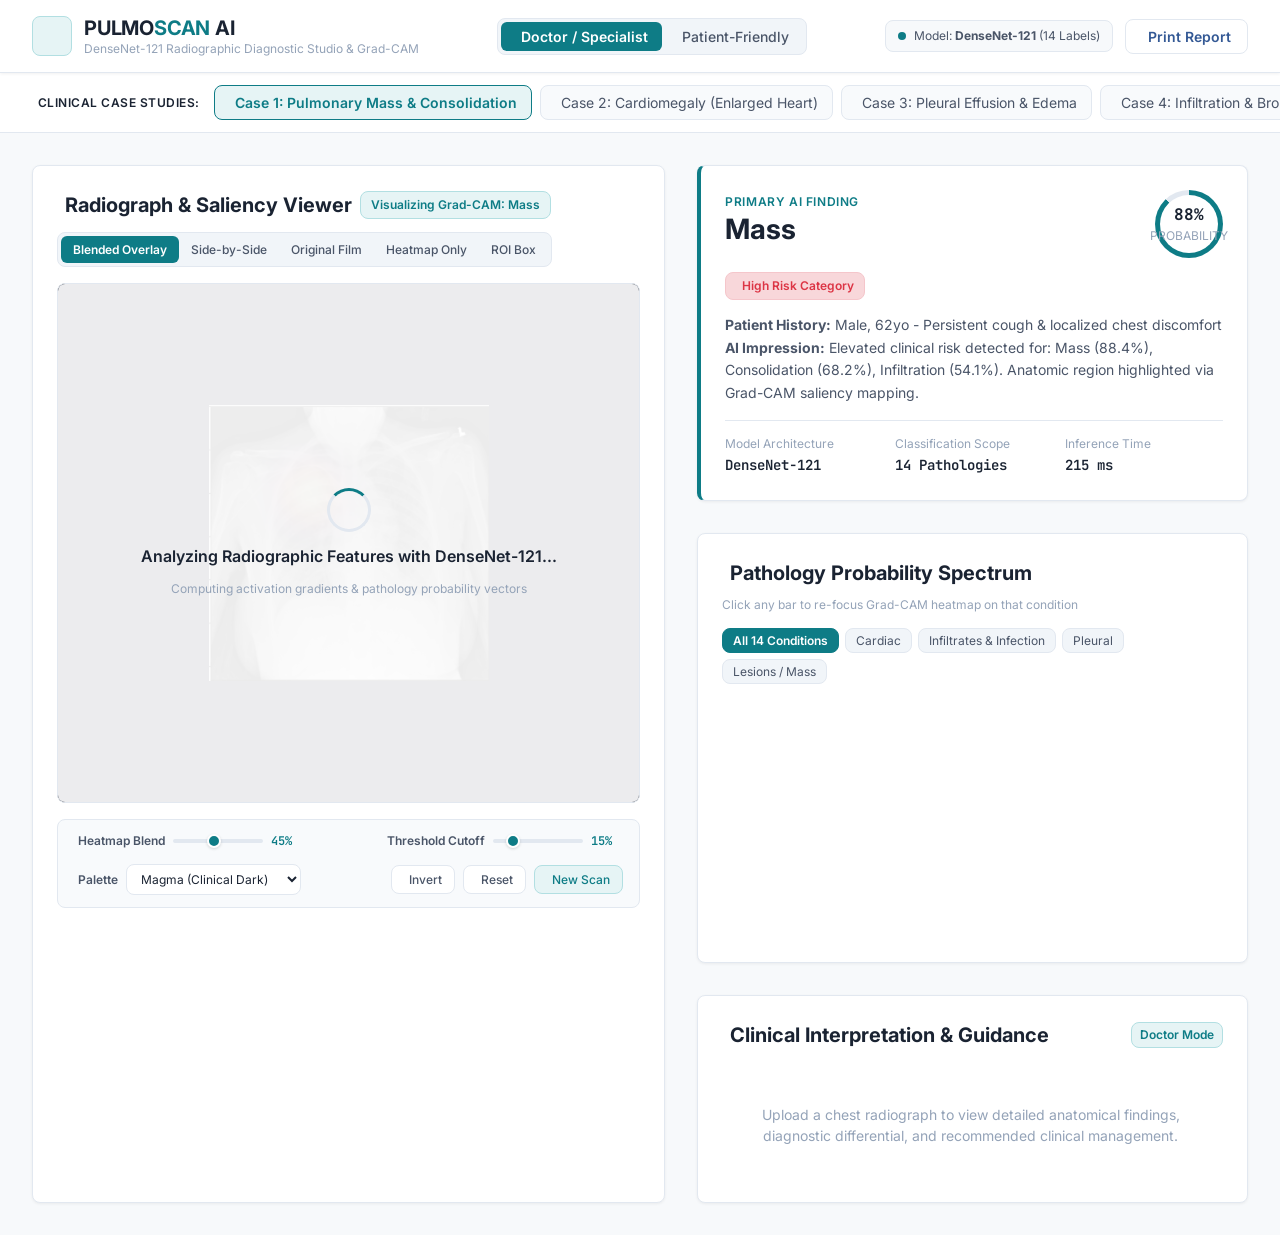
==== commit f13052a6: "style: overhaul design system to professional light theme with normalized type scale and clinical to" ====
--- a/index.html
+++ b/index.html
@@ -19,7 +19,7 @@
 
   <link rel="stylesheet" href="style.css">
 </head>
-<body class="theme-dark">
+<body>
   <!-- Top Navigation Bar -->
   <header class="navbar">
     <div class="nav-brand">
--- a/style.css
+++ b/style.css
@@ -1,47 +1,65 @@
 /* ==========================================================================
    PULMOSCAN AI - Medical Imaging Diagnostic Studio Stylesheet
-   Modern Glassmorphism, Radiologic Dark Theme, Responsive Clinical Dashboard
+   Professional, Clinically-Credible Light Theme Design System
    ========================================================================== */
 
 :root {
-  /* Color Palette */
-  --bg-primary: #0a0e17;
-  --bg-secondary: #111827;
-  --bg-card: rgba(17, 24, 39, 0.75);
-  --bg-card-hover: rgba(30, 41, 59, 0.85);
-  --border-subtle: rgba(255, 255, 255, 0.08);
-  --border-focus: rgba(0, 240, 255, 0.45);
-  --border-glow: 0 0 16px rgba(0, 240, 255, 0.25);
-  
-  /* Brand Medical Accents */
-  --cyan-primary: #00f0ff;
-  --cyan-glow: rgba(0, 240, 255, 0.2);
-  --teal-accent: #0ea5e9;
-  --emerald-success: #10b981;
-  --emerald-glow: rgba(16, 185, 129, 0.2);
-  --amber-warning: #f59e0b;
-  --amber-glow: rgba(245, 158, 11, 0.2);
-  --rose-danger: #f43f5e;
-  --rose-glow: rgba(244, 63, 94, 0.25);
-  
-  /* Text & Typography */
-  --text-main: #f8fafc;
-  --text-muted: #94a3b8;
-  --text-dim: #64748b;
-  --font-family: 'Inter', -apple-system, BlinkMacSystemFont, sans-serif;
-  --font-display: 'Outfit', var(--font-family);
-  --font-mono: 'JetBrains Mono', monospace;
-
-  /* UI Tokens */
-  --radius-sm: 8px;
-  --radius-md: 12px;
-  --radius-lg: 16px;
+  /* --- Design System Color Tokens --- */
+  --bg-app: #F7F9FB;
+  --surface-card: #FFFFFF;
+  --border-card: #E2E8F0;
+  --shadow-subtle: 0 1px 3px rgba(0, 0, 0, 0.06);
+
+  /* Brand Primary: buttons, active states, primary accents */
+  --primary: #0E7C86;
+  --primary-hover: #0a636b;
+  --primary-active: #084d53;
+  --primary-subtle: #E6F4F5;
+  --primary-border: #B2DFE2;
+
+  /* Brand Secondary: links, secondary actions, workup tags */
+  --secondary: #345995;
+  --secondary-hover: #284475;
+  --secondary-subtle: #EBF0F8;
+
+  /* Risk Semantic Colors: STRICTLY for risk badges / pills only */
+  --risk-low: #2E7D32;
+  --risk-low-bg: #E8F5E9;
+  --risk-low-border: #C8E6C9;
+
+  --risk-moderate: #ED8936;
+  --risk-moderate-bg: #FEEBC8;
+  --risk-moderate-border: #FBD38D;
+
+  --risk-high: #DC3545;
+  --risk-high-bg: #F8D7DA;
+  --risk-high-border: #F5C6CB;
+
+  /* Text Colors */
+  --text-heading: #1A2332;
+  --text-body: #4A5568;
+  --text-muted: #94A3B8;
+
+  /* Typography Scale */
+  --font-family: 'Inter', -apple-system, BlinkMacSystemFont, 'Segoe UI', Roboto, Helvetica, Arial, sans-serif;
+  --font-mono: 'JetBrains Mono', 'SF Mono', Consolas, Menlo, monospace;
+
+  /* Normalized Type Scale (Strict: 28px, 20px, 16px, 14px, 12px) */
+  --font-size-28: 28px;
+  --font-size-20: 20px;
+  --font-size-16: 16px;
+  --font-size-14: 14px;
+  --font-size-12: 12px;
+
+  /* Layout Tokens */
+  --radius: 8px;           /* Consistent 8px border-radius on all cards & containers */
+  --radius-sm: 6px;
   --radius-full: 9999px;
-  --shadow-card: 0 10px 30px -10px rgba(0, 0, 0, 0.5), 0 0 0 1px rgba(255, 255, 255, 0.05);
-  --transition-smooth: all 0.25s cubic-bezier(0.16, 1, 0.3, 1);
-}
-
-/* Reset & Base Setup */
+  --spacing-panel: 32px;   /* Minimum 32px whitespace between major panels */
+  --transition-fast: all 0.15s ease-in-out;
+}
+
+/* --- Base & Reset --- */
 *, *::before, *::after {
   box-sizing: border-box;
   margin: 0;
@@ -50,31 +68,28 @@
 
 body {
   font-family: var(--font-family);
-  background: var(--bg-primary);
-  background-image: 
-    radial-gradient(circle at 15% 10%, rgba(14, 165, 233, 0.07) 0%, transparent 45%),
-    radial-gradient(circle at 85% 85%, rgba(0, 240, 255, 0.05) 0%, transparent 50%);
-  background-attachment: fixed;
-  color: var(--text-main);
+  font-size: var(--font-size-14);
+  background-color: var(--bg-app);
+  color: var(--text-body);
   line-height: 1.5;
   min-height: 100vh;
   display: flex;
   flex-direction: column;
   overflow-x: hidden;
+  -webkit-font-smoothing: antialiased;
 }
 
 /* --------------------------------------------------------------------------
-   Top Navigation Bar
+   Top Navigation Bar (Clinical Header)
    -------------------------------------------------------------------------- */
 .navbar {
   display: flex;
   align-items: center;
   justify-content: space-between;
-  padding: 0.85rem 1.75rem;
-  background: rgba(10, 14, 23, 0.85);
-  backdrop-filter: blur(16px);
-  -webkit-backdrop-filter: blur(16px);
-  border-bottom: 1px solid var(--border-subtle);
+  padding: 16px var(--spacing-panel);
+  background: var(--surface-card);
+  border-bottom: 1px solid var(--border-card);
+  box-shadow: var(--shadow-subtle);
   position: sticky;
   top: 0;
   z-index: 100;
@@ -83,104 +98,99 @@
 .nav-brand {
   display: flex;
   align-items: center;
-  gap: 0.85rem;
+  gap: 12px;
 }
 
 .brand-icon {
-  width: 42px;
-  height: 42px;
-  border-radius: var(--radius-md);
-  background: linear-gradient(135deg, rgba(0, 240, 255, 0.2), rgba(14, 165, 233, 0.3));
-  border: 1px solid rgba(0, 240, 255, 0.4);
+  width: 40px;
+  height: 40px;
+  border-radius: var(--radius);
+  background: var(--primary-subtle);
+  border: 1px solid var(--primary-border);
   display: flex;
   align-items: center;
   justify-content: center;
-  color: var(--cyan-primary);
-  box-shadow: 0 0 20px var(--cyan-glow);
+  color: var(--primary);
 }
 
 .brand-title {
-  font-family: var(--font-display);
-  font-size: 1.35rem;
-  font-weight: 800;
-  letter-spacing: -0.02em;
-  color: #ffffff;
+  font-size: var(--font-size-20);
+  font-weight: 700;
+  color: var(--text-heading);
+  letter-spacing: -0.01em;
+  line-height: 1.2;
 }
 
 .brand-title .highlight {
-  color: var(--cyan-primary);
+  color: var(--primary);
 }
 
 .brand-subtitle {
-  font-size: 0.75rem;
+  font-size: var(--font-size-12);
   color: var(--text-muted);
   font-weight: 400;
+  line-height: 1.2;
+  margin-top: 2px;
 }
 
 /* Mode Switcher (Doctor vs Patient) */
 .mode-toggle-group {
   display: flex;
-  background: rgba(255, 255, 255, 0.04);
-  padding: 4px;
-  border-radius: var(--radius-full);
-  border: 1px solid var(--border-subtle);
+  background: #F1F5F9;
+  padding: 3px;
+  border-radius: var(--radius);
+  border: 1px solid var(--border-card);
 }
 
 .mode-btn {
   display: flex;
   align-items: center;
-  gap: 0.5rem;
-  padding: 0.45rem 1.1rem;
-  border-radius: var(--radius-full);
+  gap: 6px;
+  padding: 6px 14px;
+  border-radius: var(--radius-sm);
   border: none;
   background: transparent;
-  color: var(--text-muted);
-  font-size: 0.82rem;
-  font-weight: 600;
+  color: var(--text-body);
+  font-family: var(--font-family);
+  font-size: var(--font-size-14);
+  font-weight: 500;
   cursor: pointer;
-  transition: var(--transition-smooth);
+  transition: var(--transition-fast);
 }
 
 .mode-btn:hover {
-  color: var(--text-main);
+  color: var(--text-heading);
 }
 
 .mode-btn.active {
-  background: linear-gradient(135deg, #0ea5e9, #0284c7);
-  color: #ffffff;
-  box-shadow: 0 4px 12px rgba(14, 165, 233, 0.35);
+  background: var(--primary);
+  color: #FFFFFF;
+  font-weight: 600;
 }
 
 .nav-actions {
   display: flex;
   align-items: center;
-  gap: 1rem;
+  gap: 12px;
 }
 
 .model-badge {
   display: flex;
   align-items: center;
-  gap: 0.5rem;
-  background: rgba(255, 255, 255, 0.05);
-  border: 1px solid var(--border-subtle);
-  padding: 0.35rem 0.85rem;
-  border-radius: var(--radius-full);
-  font-size: 0.78rem;
-  color: var(--text-muted);
+  gap: 8px;
+  background: var(--bg-app);
+  border: 1px solid var(--border-card);
+  padding: 6px 12px;
+  border-radius: var(--radius);
+  font-size: var(--font-size-12);
+  color: var(--text-body);
 }
 
 .status-dot {
   width: 8px;
   height: 8px;
   border-radius: 50%;
-  background: var(--emerald-success);
-  box-shadow: 0 0 8px var(--emerald-success);
-  animation: pulse-dot 2s infinite ease-in-out;
-}
-
-@keyframes pulse-dot {
-  0%, 100% { opacity: 1; transform: scale(1); }
-  50% { opacity: 0.5; transform: scale(0.85); }
+  background: var(--primary);
 }
 
 /* --------------------------------------------------------------------------
@@ -189,10 +199,10 @@
 .sample-bar {
   display: flex;
   align-items: center;
-  gap: 1rem;
-  padding: 0.65rem 1.75rem;
-  background: rgba(17, 24, 39, 0.4);
-  border-bottom: 1px solid var(--border-subtle);
+  gap: 14px;
+  padding: 12px var(--spacing-panel);
+  background: var(--surface-card);
+  border-bottom: 1px solid var(--border-card);
   overflow-x: auto;
   white-space: nowrap;
 }
@@ -200,61 +210,72 @@
 .sample-label {
   display: flex;
   align-items: center;
-  gap: 0.4rem;
-  font-size: 0.8rem;
-  font-weight: 600;
-  color: var(--cyan-primary);
+  gap: 6px;
+  font-size: var(--font-size-12);
+  font-weight: 600;
+  color: var(--text-heading);
+  text-transform: uppercase;
+  letter-spacing: 0.04em;
   flex-shrink: 0;
 }
 
 .sample-chips {
   display: flex;
-  gap: 0.65rem;
+  gap: 8px;
   align-items: center;
 }
 
 .sample-chip {
   display: inline-flex;
   align-items: center;
-  gap: 0.5rem;
-  padding: 0.35rem 0.85rem;
-  border-radius: var(--radius-full);
-  background: rgba(255, 255, 255, 0.04);
-  border: 1px solid var(--border-subtle);
+  gap: 6px;
+  padding: 6px 14px;
+  border-radius: var(--radius);
+  background: #F8FAFC;
+  border: 1px solid var(--border-card);
+  color: var(--text-body);
+  font-size: var(--font-size-14);
+  cursor: pointer;
+  transition: var(--transition-fast);
+}
+
+.sample-chip:hover {
+  background: var(--primary-subtle);
+  border-color: var(--primary-border);
+  color: var(--primary);
+}
+
+.sample-chip.active {
+  background: var(--primary-subtle);
+  border-color: var(--primary);
+  color: var(--primary);
+  font-weight: 600;
+}
+
+.chip-skeleton {
+  font-size: var(--font-size-12);
   color: var(--text-muted);
-  font-size: 0.78rem;
-  cursor: pointer;
-  transition: var(--transition-smooth);
-}
-
-.sample-chip:hover {
-  background: rgba(0, 240, 255, 0.08);
-  border-color: var(--cyan-primary);
-  color: #ffffff;
-  transform: translateY(-1px);
-}
-
-.sample-chip.active {
-  background: rgba(0, 240, 255, 0.15);
-  border-color: var(--cyan-primary);
-  color: var(--cyan-primary);
-  font-weight: 600;
 }
 
 /* --------------------------------------------------------------------------
-   App Main Layout (2-Column Grid)
+   App Main Layout (2-Column Grid with 32px minimum whitespace)
    -------------------------------------------------------------------------- */
 .app-layout {
   display: grid;
   grid-template-columns: 1.15fr 1fr;
-  gap: 1.5rem;
-  padding: 1.5rem 1.75rem;
+  gap: var(--spacing-panel);
+  padding: var(--spacing-panel);
+  max-width: 1600px;
+  margin: 0 auto;
+  width: 100%;
   flex: 1;
 }
 
 @media (max-width: 1100px) {
   .app-layout {
     grid-template-columns: 1fr;
+    padding: 20px;
+    gap: 24px;
   }
 }
 
@@ -264,14 +285,12 @@
 .viewer-section {
   display: flex;
   flex-direction: column;
-  gap: 0.85rem;
-  background: var(--bg-card);
-  backdrop-filter: blur(20px);
-  -webkit-backdrop-filter: blur(20px);
-  border: 1px solid var(--border-subtle);
-  border-radius: var(--radius-lg);
-  padding: 1.25rem;
-  box-shadow: var(--shadow-card);
+  gap: 16px;
+  background: var(--surface-card);
+  border: 1px solid var(--border-card);
+  border-radius: var(--radius);
+  padding: 24px;
+  box-shadow: var(--shadow-subtle);
 }
 
 .panel-header {
@@ -279,67 +298,72 @@
   align-items: center;
   justify-content: space-between;
   flex-wrap: wrap;
-  gap: 0.75rem;
+  gap: 12px;
 }
 
 .panel-title {
   display: flex;
   align-items: center;
-  gap: 0.6rem;
-  font-size: 0.98rem;
+  gap: 8px;
+  font-size: var(--font-size-20);
   font-weight: 700;
-  font-family: var(--font-display);
+  color: var(--text-heading);
+}
+
+.panel-title i {
+  color: var(--primary);
 }
 
 .active-tag {
-  background: rgba(0, 240, 255, 0.15);
-  color: var(--cyan-primary);
-  padding: 2px 8px;
-  border-radius: var(--radius-sm);
-  font-size: 0.72rem;
-  font-weight: 600;
-  border: 1px solid rgba(0, 240, 255, 0.3);
+  background: var(--primary-subtle);
+  color: var(--primary);
+  padding: 4px 10px;
+  border-radius: var(--radius);
+  font-size: var(--font-size-12);
+  font-weight: 600;
+  border: 1px solid var(--primary-border);
 }
 
 .view-mode-tabs {
   display: flex;
-  background: rgba(0, 0, 0, 0.35);
-  border-radius: var(--radius-md);
+  background: #F1F5F9;
+  border-radius: var(--radius);
   padding: 3px;
-  border: 1px solid var(--border-subtle);
+  border: 1px solid var(--border-card);
 }
 
 .view-tab {
   border: none;
   background: transparent;
-  color: var(--text-muted);
-  font-size: 0.75rem;
-  padding: 0.35rem 0.75rem;
-  border-radius: 6px;
+  color: var(--text-body);
+  font-family: var(--font-family);
+  font-size: var(--font-size-12);
+  padding: 6px 12px;
+  border-radius: var(--radius-sm);
   font-weight: 500;
   cursor: pointer;
-  transition: var(--transition-smooth);
+  transition: var(--transition-fast);
 }
 
 .view-tab:hover {
-  color: var(--text-main);
+  color: var(--text-heading);
 }
 
 .view-tab.active {
-  background: rgba(255, 255, 255, 0.12);
-  color: #ffffff;
-  font-weight: 600;
-}
-
-/* Canvas Wrapper */
+  background: var(--primary);
+  color: #FFFFFF;
+  font-weight: 600;
+}
+
+/* Radiograph Canvas Wrapper */
 .canvas-wrapper {
   position: relative;
   width: 100%;
   aspect-ratio: 1 / 1;
-  max-height: 540px;
-  background: #030712;
-  border-radius: var(--radius-md);
-  border: 1px solid rgba(255, 255, 255, 0.06);
+  max-height: 520px;
+  background: #0B1120; /* High-contrast optical backdrop for diagnostic grayscale analysis */
+  border-radius: var(--radius);
+  border: 1px solid var(--border-card);
   overflow: hidden;
   display: flex;
   align-items: center;
@@ -352,50 +376,51 @@
   flex-direction: column;
   align-items: center;
   justify-content: center;
-  padding: 2.5rem;
+  padding: 32px;
   text-align: center;
-  border: 2px dashed rgba(255, 255, 255, 0.12);
-  border-radius: var(--radius-md);
-  margin: 1.5rem;
-  width: calc(100% - 3rem);
-  height: calc(100% - 3rem);
-  background: rgba(15, 23, 42, 0.4);
-  transition: var(--transition-smooth);
+  border: 2px dashed #CBD5E1;
+  border-radius: var(--radius);
+  margin: 20px;
+  width: calc(100% - 40px);
+  height: calc(100% - 40px);
+  background: #F8FAFC;
+  transition: var(--transition-fast);
 }
 
 .drop-zone.dragover {
-  border-color: var(--cyan-primary);
-  background: rgba(0, 240, 255, 0.05);
-  box-shadow: 0 0 25px var(--cyan-glow);
+  border-color: var(--primary);
+  background: var(--primary-subtle);
 }
 
 .upload-icon-wrapper {
-  width: 64px;
-  height: 64px;
-  border-radius: 50%;
-  background: rgba(0, 240, 255, 0.1);
-  color: var(--cyan-primary);
+  width: 52px;
+  height: 52px;
+  border-radius: var(--radius);
+  background: var(--primary-subtle);
+  border: 1px solid var(--primary-border);
+  color: var(--primary);
   display: flex;
   align-items: center;
   justify-content: center;
-  margin-bottom: 1rem;
+  margin-bottom: 12px;
 }
 
 .drop-content h3 {
-  font-size: 1.1rem;
-  margin-bottom: 0.35rem;
-  font-family: var(--font-display);
+  font-size: var(--font-size-16);
+  font-weight: 700;
+  color: var(--text-heading);
+  margin-bottom: 4px;
 }
 
 .drop-content p {
-  color: var(--text-muted);
-  font-size: 0.85rem;
+  color: var(--text-body);
+  font-size: var(--font-size-14);
   max-width: 380px;
-  margin-bottom: 1.25rem;
+  margin-bottom: 18px;
 }
 
 .drop-buttons {
-  margin-bottom: 0.85rem;
+  margin-bottom: 10px;
 }
 
 .file-input-hidden {
@@ -403,8 +428,8 @@
 }
 
 .drop-hint {
-  font-size: 0.72rem;
-  color: var(--text-dim);
+  font-size: var(--font-size-12);
+  color: var(--text-muted);
 }
 
 /* Rendered Canvas Image Area */
@@ -455,7 +480,7 @@
 .sbs-box {
   position: relative;
   background: #000;
-  border-radius: var(--radius-sm);
+  border-radius: var(--radius);
   overflow: hidden;
   display: flex;
   align-items: center;
@@ -472,35 +497,32 @@
   position: absolute;
   top: 8px;
   left: 8px;
-  background: rgba(0, 0, 0, 0.75);
-  backdrop-filter: blur(6px);
+  background: rgba(15, 23, 42, 0.85);
   padding: 3px 8px;
   border-radius: 4px;
-  font-size: 0.7rem;
-  font-weight: 600;
-  color: #ffffff;
-  border: 1px solid rgba(255, 255, 255, 0.15);
+  font-size: var(--font-size-12);
+  font-weight: 500;
+  color: #FFFFFF;
 }
 
 /* Spinner Overlay */
 .analysis-spinner {
   position: absolute;
   inset: 0;
-  background: rgba(10, 14, 23, 0.88);
-  backdrop-filter: blur(10px);
+  background: rgba(255, 255, 255, 0.92);
   display: flex;
   flex-direction: column;
   align-items: center;
   justify-content: center;
-  gap: 1rem;
+  gap: 12px;
   z-index: 50;
 }
 
 .spinner-circle {
-  width: 50px;
-  height: 50px;
-  border: 3px solid rgba(0, 240, 255, 0.15);
-  border-top-color: var(--cyan-primary);
+  width: 44px;
+  height: 44px;
+  border: 3px solid var(--border-card);
+  border-top-color: var(--primary);
   border-radius: 50%;
   animation: spin 0.85s linear infinite;
 }
@@ -510,50 +532,50 @@
 }
 
 .spinner-text {
-  font-size: 0.95rem;
-  font-weight: 600;
-  color: #fff;
+  font-size: var(--font-size-16);
+  font-weight: 600;
+  color: var(--text-heading);
 }
 
 .spinner-subtext {
-  font-size: 0.78rem;
+  font-size: var(--font-size-12);
   color: var(--text-muted);
 }
 
-/* PACS Toolbar */
+/* PACS Medical Imaging Controls Toolbar */
 .pacs-toolbar {
   display: flex;
   align-items: center;
   justify-content: space-between;
   flex-wrap: wrap;
-  gap: 1rem;
-  padding: 0.75rem 1rem;
-  background: rgba(0, 0, 0, 0.3);
-  border-radius: var(--radius-md);
-  border: 1px solid var(--border-subtle);
+  gap: 14px;
+  padding: 12px 16px;
+  background: #F8FAFC;
+  border-radius: var(--radius);
+  border: 1px solid var(--border-card);
 }
 
 .control-group {
   display: flex;
   align-items: center;
-  gap: 0.6rem;
+  gap: 8px;
 }
 
 .control-group label {
   display: flex;
   align-items: center;
-  gap: 0.35rem;
-  font-size: 0.78rem;
-  font-weight: 500;
-  color: var(--text-muted);
+  gap: 4px;
+  font-size: var(--font-size-12);
+  font-weight: 600;
+  color: var(--text-body);
 }
 
 .range-slider {
   appearance: none;
   -webkit-appearance: none;
-  width: 100px;
-  height: 5px;
-  background: rgba(255, 255, 255, 0.15);
+  width: 90px;
+  height: 4px;
+  background: var(--border-card);
   border-radius: var(--radius-full);
   outline: none;
 }
@@ -563,25 +585,28 @@
   width: 14px;
   height: 14px;
   border-radius: 50%;
-  background: var(--cyan-primary);
+  background: var(--primary);
   cursor: pointer;
-  box-shadow: 0 0 6px var(--cyan-primary);
+  border: 2px solid #FFFFFF;
+  box-shadow: 0 1px 3px rgba(0, 0, 0, 0.15);
 }
 
 .slider-val {
   font-family: var(--font-mono);
-  font-size: 0.75rem;
-  color: var(--cyan-primary);
+  font-size: var(--font-size-12);
+  color: var(--primary);
+  font-weight: 600;
   min-width: 32px;
 }
 
 .select-dropdown {
-  background: rgba(255, 255, 255, 0.06);
-  border: 1px solid var(--border-subtle);
-  color: var(--text-main);
-  padding: 0.35rem 0.65rem;
-  border-radius: var(--radius-sm);
-  font-size: 0.78rem;
+  background: var(--surface-card);
+  border: 1px solid var(--border-card);
+  color: var(--text-heading);
+  padding: 6px 10px;
+  border-radius: var(--radius);
+  font-family: var(--font-family);
+  font-size: var(--font-size-12);
   outline: none;
   cursor: pointer;
 }
@@ -593,165 +618,162 @@
 .tool-btn {
   display: flex;
   align-items: center;
-  gap: 0.4rem;
-  background: rgba(255, 255, 255, 0.06);
-  border: 1px solid var(--border-subtle);
-  color: var(--text-muted);
-  font-size: 0.78rem;
-  padding: 0.4rem 0.75rem;
-  border-radius: var(--radius-sm);
+  gap: 5px;
+  background: var(--surface-card);
+  border: 1px solid var(--border-card);
+  color: var(--text-body);
+  font-family: var(--font-family);
+  font-size: var(--font-size-12);
+  font-weight: 500;
+  padding: 6px 12px;
+  border-radius: var(--radius);
   cursor: pointer;
-  transition: var(--transition-smooth);
+  transition: var(--transition-fast);
 }
 
 .tool-btn:hover {
-  background: rgba(255, 255, 255, 0.12);
-  color: #fff;
+  background: #F1F5F9;
+  color: var(--text-heading);
 }
 
 .tool-btn.btn-highlight {
-  background: rgba(0, 240, 255, 0.15);
-  border-color: rgba(0, 240, 255, 0.3);
-  color: var(--cyan-primary);
-}
-
-.tool-btn.btn-highlight:hover {
-  background: rgba(0, 240, 255, 0.25);
-  color: #fff;
+  background: var(--primary-subtle);
+  border-color: var(--primary-border);
+  color: var(--primary);
 }
 
 /* --------------------------------------------------------------------------
-   Diagnostic Section (Right Column)
+   Diagnostic Section (Right Column, 32px spacing)
    -------------------------------------------------------------------------- */
 .diagnostic-section {
   display: flex;
   flex-direction: column;
-  gap: 1.25rem;
+  gap: var(--spacing-panel);
 }
 
 .card {
-  background: var(--bg-card);
-  backdrop-filter: blur(20px);
-  -webkit-backdrop-filter: blur(20px);
-  border: 1px solid var(--border-subtle);
-  border-radius: var(--radius-lg);
-  padding: 1.25rem;
-  box-shadow: var(--shadow-card);
+  background: var(--surface-card);
+  border: 1px solid var(--border-card);
+  border-radius: var(--radius);
+  padding: 24px;
+  box-shadow: var(--shadow-subtle);
 }
 
 /* Top Finding Summary Card */
 .summary-card {
-  border-left: 4px solid var(--cyan-primary);
+  border-left: 4px solid var(--primary);
 }
 
 .summary-top-row {
   display: flex;
   align-items: flex-start;
   justify-content: space-between;
-  margin-bottom: 0.75rem;
+  margin-bottom: 12px;
 }
 
 .summary-pre {
-  font-size: 0.75rem;
+  font-size: var(--font-size-12);
   text-transform: uppercase;
   letter-spacing: 0.05em;
   font-weight: 600;
-  color: var(--cyan-primary);
+  color: var(--primary);
 }
 
 .top-pathology {
-  font-family: var(--font-display);
-  font-size: 1.65rem;
-  font-weight: 800;
-  margin-top: 0.15rem;
+  font-size: var(--font-size-28);
+  font-weight: 700;
+  color: var(--text-heading);
+  margin-top: 2px;
+  line-height: 1.2;
 }
 
 .confidence-circle {
-  width: 72px;
-  height: 72px;
+  width: 68px;
+  height: 68px;
   border-radius: 50%;
-  background: conic-gradient(var(--cyan-primary) 0%, rgba(255, 255, 255, 0.08) 0%);
+  background: conic-gradient(var(--primary) 0%, var(--border-card) 0%);
   display: flex;
   flex-direction: column;
   align-items: center;
   justify-content: center;
   position: relative;
+  flex-shrink: 0;
 }
 
 .confidence-circle::before {
   content: '';
   position: absolute;
-  inset: 6px;
-  background: var(--bg-secondary);
+  inset: 5px;
+  background: var(--surface-card);
   border-radius: 50%;
 }
 
 .conf-percent {
   position: relative;
   font-family: var(--font-mono);
-  font-size: 1.05rem;
+  font-size: var(--font-size-16);
   font-weight: 700;
-  color: #fff;
+  color: var(--text-heading);
   z-index: 1;
 }
 
 .conf-lbl {
   position: relative;
-  font-size: 0.58rem;
+  font-size: var(--font-size-12);
   text-transform: uppercase;
   color: var(--text-muted);
   z-index: 1;
 }
 
+/* Risk Badges (Semantic colors STRICTLY used on badges) */
 .risk-badge {
   display: inline-flex;
   align-items: center;
-  gap: 0.4rem;
-  padding: 0.25rem 0.85rem;
-  border-radius: var(--radius-full);
-  font-size: 0.78rem;
-  font-weight: 700;
-  text-transform: uppercase;
-  letter-spacing: 0.03em;
-  margin-bottom: 0.85rem;
+  gap: 6px;
+  padding: 4px 10px;
+  border-radius: var(--radius);
+  font-size: var(--font-size-12);
+  font-weight: 600;
+  margin-bottom: 14px;
 }
 
 .badge-neutral {
-  background: rgba(255, 255, 255, 0.08);
-  color: var(--text-muted);
+  background: #F1F5F9;
+  color: var(--text-body);
+  border: 1px solid var(--border-card);
 }
 
 .badge-danger {
-  background: var(--rose-glow);
-  color: var(--rose-danger);
-  border: 1px solid rgba(244, 63, 94, 0.4);
+  background: var(--risk-high-bg);
+  color: var(--risk-high);
+  border: 1px solid var(--risk-high-border);
 }
 
 .badge-warning {
-  background: var(--amber-glow);
-  color: var(--amber-warning);
-  border: 1px solid rgba(245, 158, 11, 0.4);
+  background: var(--risk-moderate-bg);
+  color: var(--risk-moderate);
+  border: 1px solid var(--risk-moderate-border);
 }
 
 .badge-success {
-  background: var(--emerald-glow);
-  color: var(--emerald-success);
-  border: 1px solid rgba(16, 185, 129, 0.4);
+  background: var(--risk-low-bg);
+  color: var(--risk-low);
+  border: 1px solid var(--risk-low-border);
 }
 
 .impression-text {
-  font-size: 0.88rem;
-  color: var(--text-muted);
+  font-size: var(--font-size-14);
+  color: var(--text-body);
   line-height: 1.6;
-  margin-bottom: 1rem;
+  margin-bottom: 16px;
 }
 
 .metrics-row {
   display: grid;
   grid-template-columns: repeat(3, 1fr);
-  gap: 0.75rem;
-  padding-top: 0.85rem;
-  border-top: 1px solid var(--border-subtle);
+  gap: 12px;
+  padding-top: 14px;
+  border-top: 1px solid var(--border-card);
 }
 
 .metric-item {
@@ -760,15 +782,16 @@
 }
 
 .metric-label {
-  font-size: 0.72rem;
-  color: var(--text-dim);
+  font-size: var(--font-size-12);
+  color: var(--text-muted);
 }
 
 .metric-val {
-  font-size: 0.85rem;
+  font-size: var(--font-size-14);
   font-weight: 600;
   font-family: var(--font-mono);
-  color: var(--text-main);
+  color: var(--text-heading);
+  margin-top: 2px;
 }
 
 /* Chart Card */
@@ -776,51 +799,57 @@
   display: flex;
   align-items: center;
   justify-content: space-between;
-  margin-bottom: 0.85rem;
+  margin-bottom: 14px;
   flex-wrap: wrap;
-  gap: 0.5rem;
+  gap: 8px;
 }
 
 .card-title {
   display: flex;
   align-items: center;
-  gap: 0.5rem;
-  font-size: 0.95rem;
+  gap: 8px;
+  font-size: var(--font-size-20);
   font-weight: 700;
-  font-family: var(--font-display);
+  color: var(--text-heading);
+}
+
+.card-title i {
+  color: var(--primary);
 }
 
 .chart-subtitle {
-  font-size: 0.72rem;
-  color: var(--text-dim);
+  font-size: var(--font-size-12);
+  color: var(--text-muted);
 }
 
 .filter-pills {
   display: flex;
-  gap: 0.45rem;
-  margin-bottom: 0.85rem;
+  gap: 6px;
+  margin-bottom: 14px;
   flex-wrap: wrap;
 }
 
 .pill {
-  border: none;
-  background: rgba(255, 255, 255, 0.05);
-  color: var(--text-muted);
-  font-size: 0.72rem;
-  padding: 0.25rem 0.65rem;
-  border-radius: var(--radius-full);
+  border: 1px solid var(--border-card);
+  background: #F1F5F9;
+  color: var(--text-body);
+  font-family: var(--font-family);
+  font-size: var(--font-size-12);
+  padding: 4px 10px;
+  border-radius: var(--radius);
   cursor: pointer;
-  transition: var(--transition-smooth);
+  transition: var(--transition-fast);
 }
 
 .pill:hover {
-  color: #fff;
-  background: rgba(255, 255, 255, 0.1);
+  background: #E2E8F0;
+  color: var(--text-heading);
 }
 
 .pill.active {
-  background: var(--cyan-primary);
-  color: #000;
+  background: var(--primary);
+  border-color: var(--primary);
+  color: #FFFFFF;
   font-weight: 600;
 }
 
@@ -831,20 +860,20 @@
 
 /* Findings Card */
 .findings-mode-tag {
-  font-size: 0.7rem;
-  font-weight: 600;
-  text-transform: uppercase;
-  padding: 2px 8px;
-  border-radius: var(--radius-sm);
-  background: rgba(14, 165, 233, 0.2);
-  color: var(--teal-accent);
+  font-size: var(--font-size-12);
+  font-weight: 600;
+  padding: 3px 8px;
+  border-radius: var(--radius);
+  background: var(--primary-subtle);
+  color: var(--primary);
+  border: 1px solid var(--primary-border);
 }
 
 .findings-content {
   display: flex;
   flex-direction: column;
-  gap: 0.75rem;
-  max-height: 280px;
+  gap: 10px;
+  max-height: 290px;
   overflow-y: auto;
   padding-right: 4px;
 }
@@ -854,67 +883,77 @@
 }
 
 .findings-content::-webkit-scrollbar-thumb {
-  background: rgba(255, 255, 255, 0.15);
+  background: #CBD5E1;
   border-radius: var(--radius-full);
 }
 
 .finding-item {
-  background: rgba(255, 255, 255, 0.03);
-  border: 1px solid var(--border-subtle);
-  border-radius: var(--radius-md);
-  padding: 0.85rem;
-  transition: var(--transition-smooth);
+  background: var(--surface-card);
+  border: 1px solid var(--border-card);
+  border-radius: var(--radius);
+  padding: 12px 14px;
+  transition: var(--transition-fast);
 }
 
 .finding-item:hover {
-  background: rgba(255, 255, 255, 0.06);
-  border-color: rgba(0, 240, 255, 0.3);
+  background: #F8FAFC;
+  border-color: #CBD5E1;
+}
+
+.finding-item.active-finding {
+  border-color: var(--primary);
+  background: var(--primary-subtle);
 }
 
 .finding-header {
   display: flex;
   align-items: center;
   justify-content: space-between;
-  margin-bottom: 0.35rem;
+  margin-bottom: 4px;
 }
 
 .finding-name {
-  font-weight: 700;
-  font-size: 0.9rem;
+  font-weight: 600;
+  font-size: var(--font-size-16);
+  color: var(--text-heading);
 }
 
 .finding-prob {
   font-family: var(--font-mono);
-  font-size: 0.82rem;
+  font-size: var(--font-size-14);
   font-weight: 700;
 }
 
 .finding-desc {
-  font-size: 0.82rem;
+  font-size: var(--font-size-14);
+  color: var(--text-body);
+  line-height: 1.5;
+  margin-bottom: 8px;
+}
+
+.finding-steps {
+  font-size: var(--font-size-12);
+  color: var(--secondary);
+  background: var(--secondary-subtle);
+  padding: 6px 10px;
+  border-radius: var(--radius);
+  display: flex;
+  align-items: center;
+  gap: 6px;
+}
+
+.finding-steps i {
+  color: var(--secondary);
+}
+
+.empty-state {
+  display: flex;
+  flex-direction: column;
+  align-items: center;
+  text-align: center;
+  padding: 32px 16px;
   color: var(--text-muted);
-  line-height: 1.5;
-  margin-bottom: 0.45rem;
-}
-
-.finding-steps {
-  font-size: 0.75rem;
-  color: var(--cyan-primary);
-  background: rgba(0, 240, 255, 0.08);
-  padding: 0.4rem 0.65rem;
-  border-radius: var(--radius-sm);
-  display: flex;
-  align-items: center;
-  gap: 0.4rem;
-}
-
-.empty-state {
-  display: flex;
-  flex-direction: column;
-  align-items: center;
-  text-align: center;
-  padding: 2.5rem 1rem;
-  color: var(--text-dim);
-  gap: 0.75rem;
+  gap: 8px;
 }
 
 /* --------------------------------------------------------------------------
@@ -923,40 +962,41 @@
 .btn {
   display: inline-flex;
   align-items: center;
-  gap: 0.5rem;
-  padding: 0.55rem 1.25rem;
-  border-radius: var(--radius-md);
-  font-size: 0.85rem;
+  gap: 6px;
+  padding: 8px 16px;
+  border-radius: var(--radius);
+  font-family: var(--font-family);
+  font-size: var(--font-size-14);
   font-weight: 600;
   cursor: pointer;
   border: none;
-  transition: var(--transition-smooth);
+  transition: var(--transition-fast);
 }
 
 .btn-primary {
-  background: linear-gradient(135deg, #0ea5e9, #0284c7);
-  color: #fff;
-  box-shadow: 0 4px 14px rgba(14, 165, 233, 0.35);
+  background: var(--primary);
+  color: #FFFFFF;
+  border: 1px solid var(--primary);
 }
 
 .btn-primary:hover {
-  transform: translateY(-1px);
-  box-shadow: 0 6px 20px rgba(14, 165, 233, 0.5);
+  background: var(--primary-hover);
+  border-color: var(--primary-hover);
 }
 
 .btn-outline {
-  background: transparent;
-  border: 1px solid var(--border-subtle);
-  color: var(--text-main);
+  background: var(--surface-card);
+  border: 1px solid var(--border-card);
+  color: var(--secondary);
 }
 
 .btn-outline:hover:not(:disabled) {
-  background: rgba(255, 255, 255, 0.08);
-  border-color: rgba(255, 255, 255, 0.25);
+  background: var(--secondary-subtle);
+  border-color: var(--secondary);
 }
 
 .btn:disabled {
-  opacity: 0.4;
+  opacity: 0.45;
   cursor: not-allowed;
 }
 
@@ -966,12 +1006,12 @@
   color: var(--text-muted);
   cursor: pointer;
   padding: 6px;
-  border-radius: var(--radius-sm);
+  border-radius: var(--radius);
 }
 
 .btn-icon:hover {
-  color: #fff;
-  background: rgba(255, 255, 255, 0.1);
+  color: var(--text-heading);
+  background: #F1F5F9;
 }
 
 .hidden {
@@ -979,29 +1019,29 @@
 }
 
 /* --------------------------------------------------------------------------
-   Printable Radiology Report Modal
+   Printable Radiology Report Modal (Clinical Document Design)
    -------------------------------------------------------------------------- */
 .modal-overlay {
   position: fixed;
   inset: 0;
-  background: rgba(0, 0, 0, 0.8);
-  backdrop-filter: blur(12px);
+  background: rgba(15, 23, 42, 0.45);
   z-index: 1000;
   display: flex;
   align-items: center;
   justify-content: center;
-  padding: 1.5rem;
+  padding: 24px;
 }
 
 .modal-content {
-  background: #ffffff;
-  color: #1e293b;
+  background: var(--surface-card);
+  color: var(--text-body);
   width: 100%;
   max-width: 860px;
   max-height: 90vh;
-  border-radius: var(--radius-lg);
+  border-radius: var(--radius);
+  border: 1px solid var(--border-card);
+  box-shadow: 0 4px 16px rgba(0, 0, 0, 0.12);
   overflow-y: auto;
-  box-shadow: 0 25px 50px -12px rgba(0, 0, 0, 0.6);
   display: flex;
   flex-direction: column;
 }
@@ -1010,63 +1050,64 @@
   display: flex;
   align-items: center;
   justify-content: space-between;
-  padding: 1.25rem 1.75rem;
-  background: #f8fafc;
-  border-bottom: 2px solid #e2e8f0;
+  padding: 16px 24px;
+  background: #F8FAFC;
+  border-bottom: 1px solid var(--border-card);
 }
 
 .report-header-brand {
   display: flex;
   align-items: center;
-  gap: 0.75rem;
-  color: #0369a1;
+  gap: 10px;
+  color: var(--primary);
 }
 
 .report-header-brand h3 {
-  font-family: var(--font-display);
-  font-size: 1.15rem;
-  font-weight: 800;
+  font-size: var(--font-size-16);
+  font-weight: 700;
+  color: var(--text-heading);
 }
 
 .report-header-brand span {
-  font-size: 0.75rem;
-  color: #64748b;
+  font-size: var(--font-size-12);
+  color: var(--text-muted);
 }
 
 .modal-actions {
   display: flex;
   align-items: center;
-  gap: 0.75rem;
+  gap: 10px;
 }
 
 .report-body {
-  padding: 1.75rem;
+  padding: 24px;
   display: flex;
   flex-direction: column;
-  gap: 1.5rem;
+  gap: 20px;
 }
 
 .report-grid {
   display: grid;
   grid-template-columns: 1fr 1fr;
-  gap: 1rem;
-  background: #f8fafc;
-  padding: 1rem;
-  border-radius: var(--radius-md);
-  border: 1px solid #e2e8f0;
-  font-size: 0.85rem;
-  line-height: 1.7;
+  gap: 12px;
+  background: #F8FAFC;
+  padding: 14px;
+  border-radius: var(--radius);
+  border: 1px solid var(--border-card);
+  font-size: var(--font-size-14);
+  line-height: 1.6;
 }
 
 .report-visuals-grid {
   display: grid;
   grid-template-columns: 1fr 1fr;
-  gap: 1.25rem;
+  gap: 16px;
 }
 
 .report-img-box {
-  background: #000;
-  border-radius: var(--radius-md);
+  background: #0B1120;
+  border-radius: var(--radius);
+  border: 1px solid var(--border-card);
   overflow: hidden;
   display: flex;
   flex-direction: column;
@@ -1079,59 +1120,72 @@
 }
 
 .report-img-caption {
-  background: #0f172a;
-  color: #fff;
-  font-size: 0.75rem;
-  font-weight: 600;
-  padding: 0.4rem 0.75rem;
+  background: #F8FAFC;
+  color: var(--text-heading);
+  border-top: 1px solid var(--border-card);
+  font-size: var(--font-size-12);
+  font-weight: 600;
+  padding: 6px 12px;
   text-align: center;
 }
 
 .report-section h4 {
-  font-family: var(--font-display);
-  font-size: 0.95rem;
-  font-weight: 800;
-  color: #0f172a;
-  margin-bottom: 0.6rem;
-  padding-bottom: 0.35rem;
-  border-bottom: 2px solid #e2e8f0;
+  font-size: var(--font-size-16);
+  font-weight: 700;
+  color: var(--text-heading);
+  margin-bottom: 8px;
+  padding-bottom: 6px;
+  border-bottom: 1px solid var(--border-card);
 }
 
 .report-section p {
-  font-size: 0.88rem;
+  font-size: var(--font-size-14);
   line-height: 1.6;
-  color: #334155;
+  color: var(--text-body);
 }
 
 .report-table {
   width: 100%;
   border-collapse: collapse;
-  font-size: 0.82rem;
+  font-size: var(--font-size-14);
 }
 
 .report-table th, .report-table td {
-  padding: 0.6rem 0.85rem;
+  padding: 8px 12px;
   text-align: left;
-  border-bottom: 1px solid #e2e8f0;
+  border-bottom: 1px solid var(--border-card);
 }
 
 .report-table th {
-  background: #f1f5f9;
-  font-weight: 700;
-  color: #475569;
+  background: #F8FAFC;
+  font-weight: 600;
+  color: var(--text-heading);
+  font-size: var(--font-size-12);
+}
+
+.report-table td {
+  color: var(--text-body);
+}
+
+.report-badge {
+  display: inline-block;
+  padding: 2px 8px;
+  border-radius: var(--radius);
+  font-size: var(--font-size-12);
+  font-weight: 600;
 }
 
 .report-disclaimer {
-  background: #fef2f2;
-  border-left: 4px solid #ef4444;
-  padding: 0.85rem;
-  font-size: 0.75rem;
-  color: #991b1b;
+  background: #F8FAFC;
+  border-left: 4px solid var(--primary);
+  padding: 12px 16px;
+  font-size: var(--font-size-12);
+  color: var(--text-body);
   border-radius: 4px;
   line-height: 1.5;
 }
 
-/* Print CSS */
+/* --- Print Media Formatting --- */
 @media print {
   body * {
     visibility: hidden;
@@ -1148,8 +1202,4 @@
   .modal-actions, .modal-header {
     display: none;
   }
-  .modal-content {
-    box-shadow: none;
-    max-width: 100%;
-  }
-}
+}
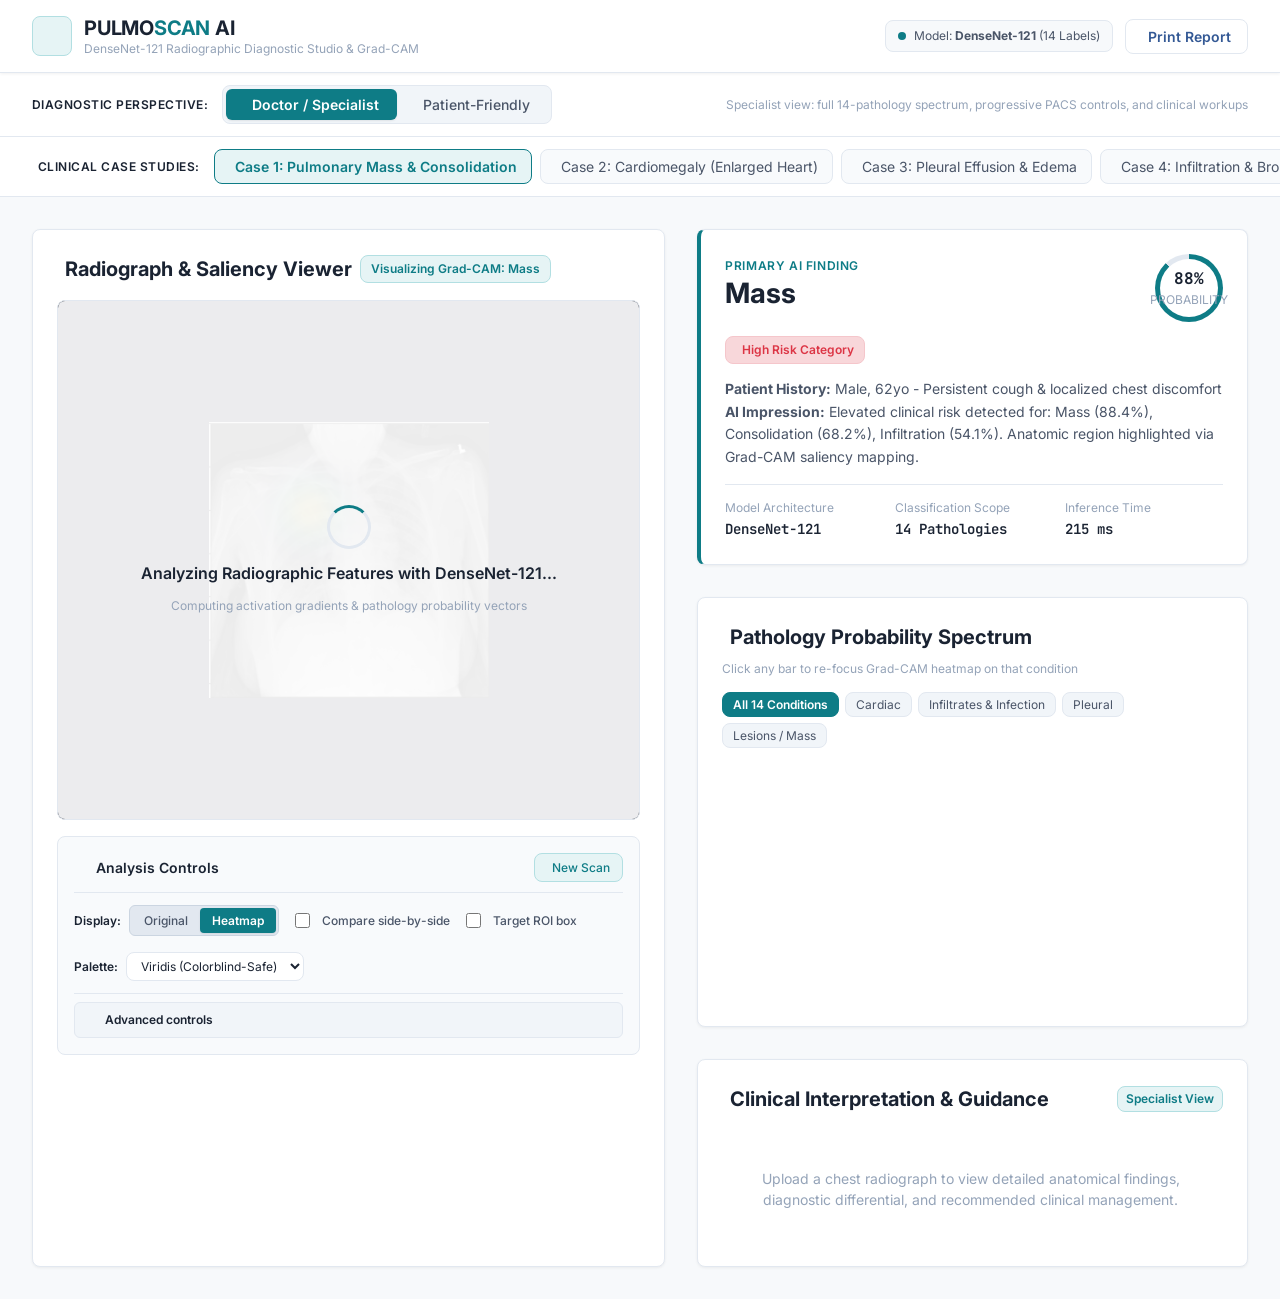
==== commit 151a1c3c: "feat: progressive-disclosure viewer controls and adaptive dual-mode UI" ====
--- a/index.html
+++ b/index.html
@@ -6,10 +6,10 @@
   <title>PulmoScan AI - Deep Learning Chest X-Ray Diagnosis & Grad-CAM</title>
   <meta name="description" content="State-of-the-art AI medical diagnosis platform for 14 chest pathologies with real-time Grad-CAM heatmap visualization and clinical reports.">
   
-  <!-- Google Fonts -->
+  <!-- Google Fonts: Inter -->
   <link rel="preconnect" href="https://fonts.googleapis.com">
   <link rel="preconnect" href="https://fonts.gstatic.com" crossorigin>
-  <link href="https://fonts.googleapis.com/css2?family=Inter:wght@300;400;500;600;700&family=Outfit:wght@400;500;600;700;800&family=JetBrains+Mono:wght@400;500&display=swap" rel="stylesheet">
+  <link href="https://fonts.googleapis.com/css2?family=Inter:wght@400;500;600;700&family=JetBrains+Mono:wght@400;500;600&display=swap" rel="stylesheet">
   
   <!-- Chart.js for Interactive Diagnostic Graphs -->
   <script src="https://cdn.jsdelivr.net/npm/chart.js@4.4.1/dist/chart.umd.min.js"></script>
@@ -19,7 +19,7 @@
 
   <link rel="stylesheet" href="style.css">
 </head>
-<body>
+<body class="mode-doctor">
   <!-- Top Navigation Bar -->
   <header class="navbar">
     <div class="nav-brand">
@@ -32,20 +32,6 @@
       </div>
     </div>
 
-    <!-- Active Mode Switcher -->
-    <div class="nav-center">
-      <div class="mode-toggle-group">
-        <button id="btnDoctorMode" class="mode-btn active" title="Detailed Radiologic Insights, AUCs & Fleischner Guidelines">
-          <i data-lucide="stethoscope"></i>
-          <span>Doctor / Specialist</span>
-        </button>
-        <button id="btnPatientMode" class="mode-btn" title="Clear, Plain-Language Explanations & Next Steps">
-          <i data-lucide="heart-pulse"></i>
-          <span>Patient-Friendly</span>
-        </button>
-      </div>
-    </div>
-
     <div class="nav-actions">
       <div class="model-badge" title="Trained on NIH ChestX-ray8 Dataset">
         <span class="status-dot"></span>
@@ -57,6 +43,28 @@
       </button>
     </div>
   </header>
+
+  <!-- Prominent Mode Toggle Strip Directly Below Page Title -->
+  <section class="mode-banner">
+    <div class="mode-banner-container">
+      <div class="mode-banner-left">
+        <span class="mode-banner-label">Diagnostic Perspective:</span>
+        <div class="mode-toggle-group">
+          <button id="btnDoctorMode" class="mode-btn active" title="Detailed Radiologic Insights, AUCs & Full Technical Controls">
+            <i data-lucide="stethoscope"></i>
+            <span>Doctor / Specialist</span>
+          </button>
+          <button id="btnPatientMode" class="mode-btn" title="Plain-Language Explanations & Focused Findings">
+            <i data-lucide="heart-pulse"></i>
+            <span>Patient-Friendly</span>
+          </button>
+        </div>
+      </div>
+      <div class="mode-banner-hint" id="modeDescriptionHint">
+        Specialist view: full 14-pathology spectrum, progressive PACS controls, and clinical workups
+      </div>
+    </div>
+  </section>
 
   <!-- Sample Quick-Load Strip -->
   <section class="sample-bar">
@@ -71,20 +79,13 @@
 
   <!-- Main Application Body -->
   <main class="app-layout">
-    <!-- Left Column: Image Viewer & PACS Controls -->
+    <!-- Left Column: Image Viewer & Analysis Controls -->
     <section class="viewer-section">
       <div class="panel-header">
         <div class="panel-title">
           <i data-lucide="scan"></i>
           <span>Radiograph & Saliency Viewer</span>
           <span id="activePathologyTag" class="active-tag hidden">Visualizing: Mass</span>
-        </div>
-        <div class="view-mode-tabs">
-          <button class="view-tab active" data-view="overlay">Blended Overlay</button>
-          <button class="view-tab" data-view="sidebyside">Side-by-Side</button>
-          <button class="view-tab" data-view="original">Original Film</button>
-          <button class="view-tab" data-view="heatmap">Heatmap Only</button>
-          <button class="view-tab" data-view="contour">ROI Box</button>
         </div>
       </div>
 
@@ -138,42 +139,84 @@
         </div>
       </div>
 
-      <!-- PACS Medical Imaging Controls Toolbar -->
-      <div class="pacs-toolbar" id="pacsToolbar">
-        <div class="control-group">
-          <label><i data-lucide="layers"></i> Heatmap Blend</label>
-          <input type="range" id="sliderOpacity" min="0" max="100" value="45" class="range-slider">
-          <span id="valOpacity" class="slider-val">45%</span>
-        </div>
-
-        <div class="control-group">
-          <label><i data-lucide="filter"></i> Threshold Cutoff</label>
-          <input type="range" id="sliderThreshold" min="0" max="90" value="15" class="range-slider">
-          <span id="valThreshold" class="slider-val">15%</span>
-        </div>
-
-        <div class="control-group">
-          <label><i data-lucide="palette"></i> Palette</label>
-          <select id="selectColormap" class="select-dropdown">
-            <option value="jet">Jet (Thermal Rainbow)</option>
-            <option value="magma" selected>Magma (Clinical Dark)</option>
-            <option value="inferno">Inferno (High Contrast)</option>
-            <option value="turbo">Turbo (Spectral)</option>
-            <option value="viridis">Viridis (Colorblind Safe)</option>
-          </select>
-        </div>
-
-        <div class="control-group actions-group">
-          <button id="btnInvertFilm" class="tool-btn" title="Invert Grayscale (Negative/Positive Film)">
-            <i data-lucide="sun-moon"></i> Invert
-          </button>
-          <button id="btnResetView" class="tool-btn" title="Reset Zoom and Windowing">
-            <i data-lucide="rotate-ccw"></i> Reset
-          </button>
+      <!-- Progressive-Disclosure Analysis Controls Panel -->
+      <div class="analysis-controls-panel" id="analysisControlsPanel">
+        <div class="controls-header">
+          <span class="controls-title"><i data-lucide="sliders-horizontal"></i> Analysis Controls</span>
           <button id="btnNewScan" class="tool-btn btn-highlight" title="Upload a New Image">
             <i data-lucide="plus-circle"></i> New Scan
           </button>
         </div>
+
+        <div class="controls-primary-bar">
+          <!-- 1. Single toggle: "Original ↔ Heatmap" -->
+          <div class="control-unit">
+            <span class="control-unit-label">Display:</span>
+            <div class="segmented-switch" id="viewSwitchGroup">
+              <button type="button" class="switch-btn" id="btnViewOriginal" data-view="original">Original</button>
+              <button type="button" class="switch-btn active" id="btnViewHeatmap" data-view="heatmap">Heatmap</button>
+            </div>
+          </div>
+
+          <!-- Separate "Compare side-by-side" checkbox -->
+          <label class="control-checkbox" title="Show Original film and Heatmap side-by-side">
+            <input type="checkbox" id="checkSideBySide">
+            <span class="checkbox-custom"></span>
+            <span>Compare side-by-side</span>
+          </label>
+
+          <!-- Fold "ROI Box" in as an overlay toggle (Doctor mode) -->
+          <label class="control-checkbox doctor-only" id="roiBoxControl" title="Show Target ROI bounding box over peak activation">
+            <input type="checkbox" id="checkRoiBox">
+            <span class="checkbox-custom"></span>
+            <span>Target ROI box</span>
+          </label>
+
+          <!-- 2. Reduced colormap options: default Viridis, Jet alternative (Doctor mode) -->
+          <div class="control-unit doctor-only" id="paletteControlUnit">
+            <span class="control-unit-label">Palette:</span>
+            <select id="selectColormap" class="select-dropdown">
+              <option value="viridis" selected>Viridis (Colorblind-Safe)</option>
+              <option value="jet">Jet (Thermal)</option>
+            </select>
+          </div>
+        </div>
+
+        <!-- 3. Collapsed "Advanced controls" disclosure panel (closed by default) -->
+        <details class="advanced-disclosure doctor-only" id="advancedDisclosure">
+          <summary class="advanced-summary">
+            <span class="summary-title"><i data-lucide="sliders"></i> Advanced controls</span>
+            <i data-lucide="chevron-down" class="chevron-icon"></i>
+          </summary>
+          <div class="advanced-body">
+            <div class="sliders-grid">
+              <div class="control-slider-group">
+                <div class="slider-header">
+                  <label for="sliderOpacity"><i data-lucide="layers"></i> Heatmap Blend</label>
+                  <span id="valOpacity" class="slider-val">45%</span>
+                </div>
+                <input type="range" id="sliderOpacity" min="0" max="100" value="45" class="range-slider">
+              </div>
+
+              <div class="control-slider-group">
+                <div class="slider-header">
+                  <label for="sliderThreshold"><i data-lucide="filter"></i> Threshold Cutoff</label>
+                  <span id="valThreshold" class="slider-val">15%</span>
+                </div>
+                <input type="range" id="sliderThreshold" min="0" max="90" value="15" class="range-slider">
+              </div>
+            </div>
+
+            <div class="advanced-actions-row">
+              <button id="btnInvertFilm" type="button" class="tool-btn" title="Invert Grayscale (Negative/Positive Film)">
+                <i data-lucide="sun-moon"></i> Invert Film
+              </button>
+              <button id="btnResetView" type="button" class="tool-btn" title="Reset Zoom, Windowing and Blend Defaults">
+                <i data-lucide="rotate-ccw"></i> Reset Defaults
+              </button>
+            </div>
+          </div>
+        </details>
       </div>
     </section>
 
@@ -221,13 +264,13 @@
         <div class="card-header">
           <div class="card-title">
             <i data-lucide="bar-chart-3"></i>
-            <span>Pathology Probability Spectrum</span>
-          </div>
-          <div class="chart-subtitle">Click any bar to re-focus Grad-CAM heatmap on that condition</div>
-        </div>
-
-        <!-- Category Filters -->
-        <div class="filter-pills" id="filterPills">
+            <span id="chartCardTitle">Pathology Probability Spectrum</span>
+          </div>
+          <div class="chart-subtitle" id="chartSubtitle">Click any bar to re-focus Grad-CAM heatmap on that condition</div>
+        </div>
+
+        <!-- Category Filters (Doctor mode only) -->
+        <div class="filter-pills doctor-only" id="filterPills">
           <button class="pill active" data-filter="all">All 14 Conditions</button>
           <button class="pill" data-filter="Cardiovascular">Cardiac</button>
           <button class="pill" data-filter="Infectious">Infiltrates & Infection</button>
@@ -247,7 +290,7 @@
             <i data-lucide="file-search"></i>
             <span id="findingsTitle">Clinical Interpretation & Guidance</span>
           </div>
-          <span class="findings-mode-tag" id="findingsModeTag">Doctor Mode</span>
+          <span class="findings-mode-tag" id="findingsModeTag">Specialist View</span>
         </div>
 
         <!-- Dynamic Content injected based on Active Mode (Doctor vs Patient) -->
@@ -311,8 +354,8 @@
           <p id="reportImpressionText">Impression will appear here.</p>
         </div>
 
-        <!-- Quantitative Pathology Table -->
-        <div class="report-section">
+        <!-- Quantitative Pathology Table (Doctor mode only) -->
+        <div class="report-section doctor-only" id="reportProbabilityTableSection">
           <h4>QUANTITATIVE PATHOLOGY PROBABILITY MATRIX</h4>
           <table class="report-table">
             <thead>
--- a/style.css
+++ b/style.css
@@ -1,6 +1,7 @@
 /* ==========================================================================
    PULMOSCAN AI - Medical Imaging Diagnostic Studio Stylesheet
    Professional, Clinically-Credible Light Theme Design System
+   Focused, Progressive-Disclosure UI Architecture
    ========================================================================== */
 
 :root {
@@ -133,7 +134,64 @@
   margin-top: 2px;
 }
 
-/* Mode Switcher (Doctor vs Patient) */
+.nav-actions {
+  display: flex;
+  align-items: center;
+  gap: 12px;
+}
+
+.model-badge {
+  display: flex;
+  align-items: center;
+  gap: 8px;
+  background: var(--bg-app);
+  border: 1px solid var(--border-card);
+  padding: 6px 12px;
+  border-radius: var(--radius);
+  font-size: var(--font-size-12);
+  color: var(--text-body);
+}
+
+.status-dot {
+  width: 8px;
+  height: 8px;
+  border-radius: 50%;
+  background: var(--primary);
+}
+
+/* --------------------------------------------------------------------------
+   Prominent Mode Banner (Directly Below Page Title)
+   -------------------------------------------------------------------------- */
+.mode-banner {
+  background: var(--surface-card);
+  border-bottom: 1px solid var(--border-card);
+  padding: 12px var(--spacing-panel);
+}
+
+.mode-banner-container {
+  display: flex;
+  align-items: center;
+  justify-content: space-between;
+  flex-wrap: wrap;
+  gap: 16px;
+  max-width: 1600px;
+  margin: 0 auto;
+}
+
+.mode-banner-left {
+  display: flex;
+  align-items: center;
+  gap: 14px;
+}
+
+.mode-banner-label {
+  font-size: var(--font-size-12);
+  font-weight: 600;
+  text-transform: uppercase;
+  letter-spacing: 0.04em;
+  color: var(--text-heading);
+}
+
 .mode-toggle-group {
   display: flex;
   background: #F1F5F9;
@@ -145,8 +203,8 @@
 .mode-btn {
   display: flex;
   align-items: center;
-  gap: 6px;
-  padding: 6px 14px;
+  gap: 8px;
+  padding: 7px 18px;
   border-radius: var(--radius-sm);
   border: none;
   background: transparent;
@@ -166,31 +224,13 @@
   background: var(--primary);
   color: #FFFFFF;
   font-weight: 600;
-}
-
-.nav-actions {
-  display: flex;
-  align-items: center;
-  gap: 12px;
-}
-
-.model-badge {
-  display: flex;
-  align-items: center;
-  gap: 8px;
-  background: var(--bg-app);
-  border: 1px solid var(--border-card);
-  padding: 6px 12px;
-  border-radius: var(--radius);
-  font-size: var(--font-size-12);
-  color: var(--text-body);
-}
-
-.status-dot {
-  width: 8px;
-  height: 8px;
-  border-radius: 50%;
-  background: var(--primary);
+  box-shadow: 0 1px 2px rgba(0, 0, 0, 0.08);
+}
+
+.mode-banner-hint {
+  font-size: var(--font-size-12);
+  color: var(--text-muted);
+  font-style: normal;
 }
 
 /* --------------------------------------------------------------------------
@@ -324,37 +364,6 @@
   border: 1px solid var(--primary-border);
 }
 
-.view-mode-tabs {
-  display: flex;
-  background: #F1F5F9;
-  border-radius: var(--radius);
-  padding: 3px;
-  border: 1px solid var(--border-card);
-}
-
-.view-tab {
-  border: none;
-  background: transparent;
-  color: var(--text-body);
-  font-family: var(--font-family);
-  font-size: var(--font-size-12);
-  padding: 6px 12px;
-  border-radius: var(--radius-sm);
-  font-weight: 500;
-  cursor: pointer;
-  transition: var(--transition-fast);
-}
-
-.view-tab:hover {
-  color: var(--text-heading);
-}
-
-.view-tab.active {
-  background: var(--primary);
-  color: #FFFFFF;
-  font-weight: 600;
-}
-
 /* Radiograph Canvas Wrapper */
 .canvas-wrapper {
   position: relative;
@@ -542,38 +551,232 @@
   color: var(--text-muted);
 }
 
-/* PACS Medical Imaging Controls Toolbar */
-.pacs-toolbar {
+/* --------------------------------------------------------------------------
+   Focused Progressive-Disclosure Analysis Controls Panel
+   -------------------------------------------------------------------------- */
+.analysis-controls-panel {
+  background: #F8FAFC;
+  border: 1px solid var(--border-card);
+  border-radius: var(--radius);
+  padding: 16px;
+  display: flex;
+  flex-direction: column;
+  gap: 12px;
+}
+
+.controls-header {
   display: flex;
   align-items: center;
   justify-content: space-between;
+  border-bottom: 1px solid var(--border-card);
+  padding-bottom: 10px;
+}
+
+.controls-title {
+  display: flex;
+  align-items: center;
+  gap: 6px;
+  font-size: var(--font-size-14);
+  font-weight: 600;
+  color: var(--text-heading);
+}
+
+.controls-title i {
+  color: var(--primary);
+  width: 16px;
+  height: 16px;
+}
+
+/* Primary Controls Bar (4-5 visible controls max) */
+.controls-primary-bar {
+  display: flex;
+  align-items: center;
   flex-wrap: wrap;
-  gap: 14px;
-  padding: 12px 16px;
-  background: #F8FAFC;
-  border-radius: var(--radius);
-  border: 1px solid var(--border-card);
-}
-
-.control-group {
+  gap: 16px;
+}
+
+.control-unit {
   display: flex;
   align-items: center;
   gap: 8px;
 }
 
-.control-group label {
+.control-unit-label {
+  font-size: var(--font-size-12);
+  font-weight: 600;
+  color: var(--text-heading);
+}
+
+/* Segmented Switch: "Original ↔ Heatmap" */
+.segmented-switch {
+  display: inline-flex;
+  background: #E2E8F0;
+  padding: 2px;
+  border-radius: var(--radius-sm);
+  border: 1px solid #CBD5E1;
+}
+
+.switch-btn {
+  border: none;
+  background: transparent;
+  color: var(--text-body);
+  font-family: var(--font-family);
+  font-size: var(--font-size-12);
+  font-weight: 500;
+  padding: 5px 12px;
+  border-radius: 4px;
+  cursor: pointer;
+  transition: var(--transition-fast);
+}
+
+.switch-btn.active {
+  background: var(--primary);
+  color: #FFFFFF;
+  font-weight: 600;
+  box-shadow: 0 1px 2px rgba(0, 0, 0, 0.08);
+}
+
+/* Styled Checkbox Controls */
+.control-checkbox {
+  display: inline-flex;
+  align-items: center;
+  gap: 6px;
+  font-size: var(--font-size-12);
+  font-weight: 500;
+  color: var(--text-body);
+  cursor: pointer;
+  user-select: none;
+}
+
+.control-checkbox input[type="checkbox"] {
+  accent-color: var(--primary);
+  width: 15px;
+  height: 15px;
+  cursor: pointer;
+}
+
+.control-checkbox:hover {
+  color: var(--text-heading);
+}
+
+.select-dropdown {
+  background: var(--surface-card);
+  border: 1px solid var(--border-card);
+  color: var(--text-heading);
+  padding: 5px 10px;
+  border-radius: var(--radius);
+  font-family: var(--font-family);
+  font-size: var(--font-size-12);
+  outline: none;
+  cursor: pointer;
+}
+
+.select-dropdown:focus {
+  border-color: var(--primary);
+}
+
+/* Collapsible "Advanced controls" Disclosure Panel */
+.advanced-disclosure {
+  border-top: 1px solid var(--border-card);
+  padding-top: 8px;
+}
+
+.advanced-summary {
+  display: flex;
+  align-items: center;
+  justify-content: space-between;
+  padding: 8px 10px;
+  border-radius: var(--radius-sm);
+  background: #F1F5F9;
+  border: 1px solid var(--border-card);
+  cursor: pointer;
+  user-select: none;
+  list-style: none;
+  transition: var(--transition-fast);
+}
+
+.advanced-summary::-webkit-details-marker {
+  display: none;
+}
+
+.advanced-summary:hover {
+  background: #E2E8F0;
+}
+
+.summary-title {
+  display: flex;
+  align-items: center;
+  gap: 6px;
+  font-size: var(--font-size-12);
+  font-weight: 600;
+  color: var(--text-heading);
+}
+
+.summary-title i {
+  width: 14px;
+  height: 14px;
+  color: var(--primary);
+}
+
+.chevron-icon {
+  width: 14px;
+  height: 14px;
+  color: var(--text-muted);
+  transition: transform 0.2s ease;
+}
+
+.advanced-disclosure[open] .chevron-icon {
+  transform: rotate(180deg);
+}
+
+.advanced-body {
+  padding: 12px;
+  background: var(--surface-card);
+  border: 1px solid var(--border-card);
+  border-top: none;
+  border-radius: 0 0 var(--radius-sm) var(--radius-sm);
+  display: flex;
+  flex-direction: column;
+  gap: 12px;
+}
+
+.sliders-grid {
+  display: grid;
+  grid-template-columns: 1fr 1fr;
+  gap: 16px;
+}
+
+@media (max-width: 600px) {
+  .sliders-grid {
+    grid-template-columns: 1fr;
+  }
+}
+
+.control-slider-group {
+  display: flex;
+  flex-direction: column;
+  gap: 6px;
+}
+
+.slider-header {
+  display: flex;
+  align-items: center;
+  justify-content: space-between;
+}
+
+.slider-header label {
   display: flex;
   align-items: center;
   gap: 4px;
   font-size: var(--font-size-12);
-  font-weight: 600;
+  font-weight: 500;
   color: var(--text-body);
 }
 
 .range-slider {
   appearance: none;
   -webkit-appearance: none;
-  width: 90px;
+  width: 100%;
   height: 4px;
   background: var(--border-card);
   border-radius: var(--radius-full);
@@ -596,23 +799,14 @@
   font-size: var(--font-size-12);
   color: var(--primary);
   font-weight: 600;
-  min-width: 32px;
-}
-
-.select-dropdown {
-  background: var(--surface-card);
-  border: 1px solid var(--border-card);
-  color: var(--text-heading);
-  padding: 6px 10px;
-  border-radius: var(--radius);
-  font-family: var(--font-family);
-  font-size: var(--font-size-12);
-  outline: none;
-  cursor: pointer;
-}
-
-.actions-group {
-  margin-left: auto;
+}
+
+.advanced-actions-row {
+  display: flex;
+  align-items: center;
+  gap: 8px;
+  padding-top: 4px;
+  border-top: 1px solid var(--border-card);
 }
 
 .tool-btn {
@@ -640,6 +834,39 @@
   background: var(--primary-subtle);
   border-color: var(--primary-border);
   color: var(--primary);
+}
+
+.btn-new-scan {
+  margin-left: auto;
+  display: flex;
+  align-items: center;
+  gap: 5px;
+  background: var(--primary-subtle);
+  border: 1px solid var(--primary-border);
+  color: var(--primary);
+  font-family: var(--font-family);
+  font-size: var(--font-size-12);
+  font-weight: 600;
+  padding: 6px 12px;
+  border-radius: var(--radius);
+  cursor: pointer;
+  transition: var(--transition-fast);
+}
+
+.btn-new-scan:hover {
+  background: var(--primary);
+  color: #FFFFFF;
+}
+
+/* --------------------------------------------------------------------------
+   Doctor vs. Patient Mode Adaptive Visibility
+   -------------------------------------------------------------------------- */
+body.mode-patient .doctor-only {
+  display: none !important;
+}
+
+body.mode-doctor .patient-only {
+  display: none !important;
 }
 
 /* --------------------------------------------------------------------------
@@ -1016,6 +1243,19 @@
 
 .hidden {
   display: none !important;
+}
+
+/* --------------------------------------------------------------------------
+   Dynamic Doctor vs. Patient Mode Rules
+   -------------------------------------------------------------------------- */
+body.mode-patient .doctor-only {
+  display: none !important;
+}
+
+body.mode-patient .findings-mode-tag {
+  background: #E8F5E9;
+  color: #2E7D32;
+  border-color: #C8E6C9;
 }
 
 /* --------------------------------------------------------------------------
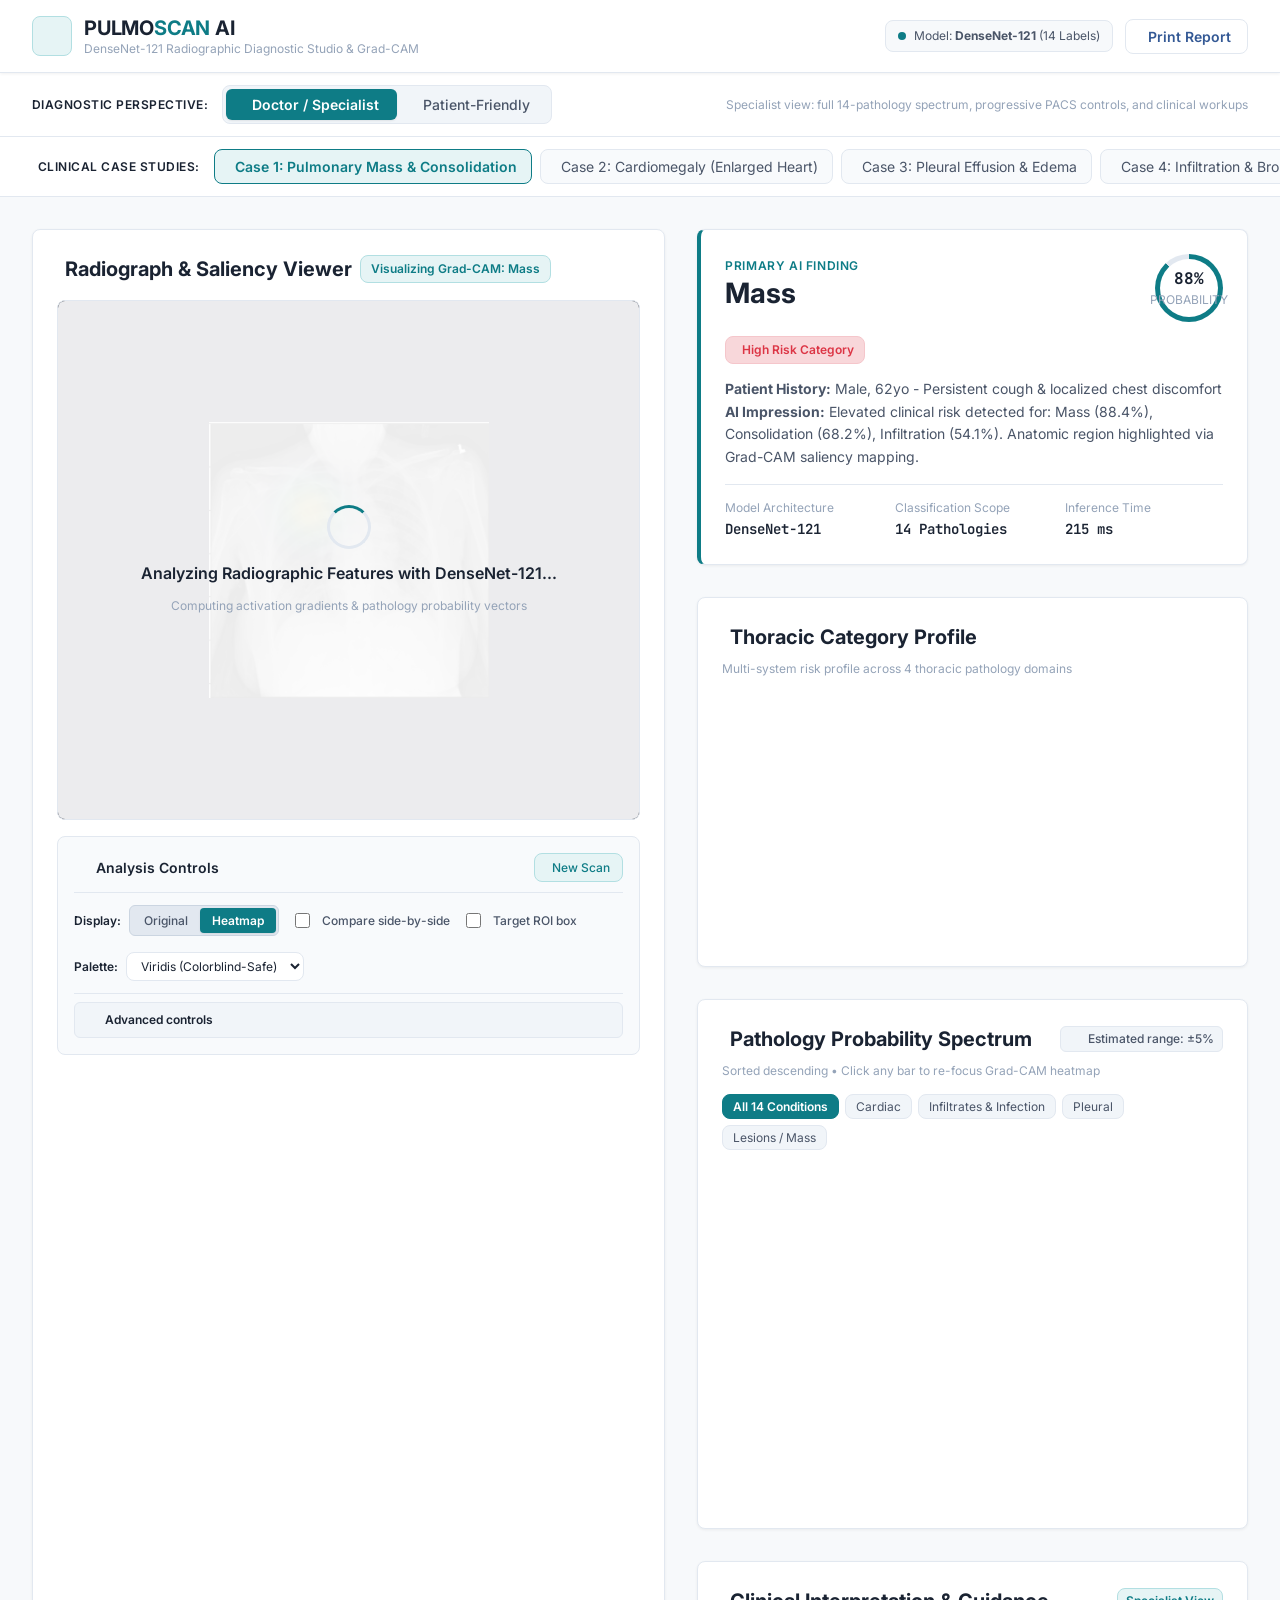
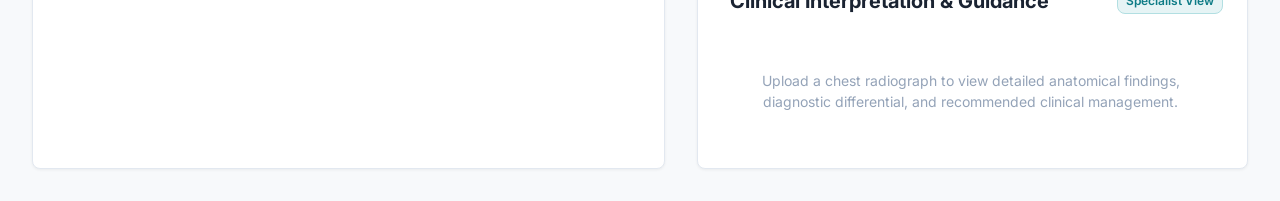
==== commit edb2af74: "feat: add category radar chart, CI whiskers, multi-scan trend line, and report visual overview" ====
--- a/index.html
+++ b/index.html
@@ -259,14 +259,33 @@
         </div>
       </div>
 
-      <!-- Probability Graphs & Differential Diagnosis -->
-      <div class="card chart-card">
+      <!-- 1. Category Profile Radar / Spider Chart (Shape of Diagnostic Finding) -->
+      <div class="card radar-card" id="radarCard">
         <div class="card-header">
           <div class="card-title">
-            <i data-lucide="bar-chart-3"></i>
-            <span id="chartCardTitle">Pathology Probability Spectrum</span>
-          </div>
-          <div class="chart-subtitle" id="chartSubtitle">Click any bar to re-focus Grad-CAM heatmap on that condition</div>
+            <i data-lucide="radar"></i>
+            <span id="radarCardTitle">Thoracic Category Profile</span>
+          </div>
+          <div class="chart-subtitle" id="radarCardSubtitle">Multi-system risk profile across 4 thoracic pathology domains</div>
+        </div>
+        <div class="radar-chart-container">
+          <canvas id="radarChart"></canvas>
+        </div>
+      </div>
+
+      <!-- 2. Probability Graphs & Differential Diagnosis (Horizontal Bars with Whiskers) -->
+      <div class="card chart-card" id="horizontalBarCard">
+        <div class="card-header">
+          <div class="card-title-row">
+            <div class="card-title">
+              <i data-lucide="bar-chart-horizontal"></i>
+              <span id="chartCardTitle">Pathology Probability Spectrum</span>
+            </div>
+            <span class="ci-whisker-badge" id="ciWhiskerBadge" title="Estimated range stubbed at ±5% band">
+              <i data-lucide="git-commit"></i> Estimated range: ±5%
+            </span>
+          </div>
+          <div class="chart-subtitle" id="chartSubtitle">Sorted descending &bull; Click any bar to re-focus Grad-CAM heatmap</div>
         </div>
 
         <!-- Category Filters (Doctor mode only) -->
@@ -278,8 +297,29 @@
           <button class="pill" data-filter="Lesion">Lesions / Mass</button>
         </div>
 
-        <div class="chart-container">
+        <div class="chart-container horizontal-chart-container" id="horizontalChartContainer">
           <canvas id="pathologyChart"></canvas>
+        </div>
+      </div>
+
+      <!-- 3. Longitudinal Multi-Scan Trend Card (Visible when >= 2 scans analyzed) -->
+      <div class="card trend-card hidden" id="trendCard">
+        <div class="card-header">
+          <div class="card-title-row">
+            <div class="card-title">
+              <i data-lucide="trending-up"></i>
+              <span id="trendCardTitle">Longitudinal Scan Progression</span>
+            </div>
+            <button type="button" class="tool-btn btn-sm" id="btnResetHistory" title="Reset multi-scan trend history">
+              <i data-lucide="rotate-ccw"></i> Reset History
+            </button>
+          </div>
+          <div class="chart-subtitle" id="trendCardSubtitle">
+            Tracking pathology probability trajectory across sequential radiographs for this case
+          </div>
+        </div>
+        <div class="chart-container trend-chart-container">
+          <canvas id="trendChart"></canvas>
         </div>
       </div>
 
@@ -354,9 +394,15 @@
           <p id="reportImpressionText">Impression will appear here.</p>
         </div>
 
-        <!-- Quantitative Pathology Table (Doctor mode only) -->
+        <!-- Quantitative Pathology Table & Visual Spectrum (Doctor mode only) -->
         <div class="report-section doctor-only" id="reportProbabilityTableSection">
-          <h4>QUANTITATIVE PATHOLOGY PROBABILITY MATRIX</h4>
+          <h4>QUANTITATIVE PATHOLOGY SPECTRUM & MATRIX</h4>
+          <div class="report-chart-box">
+            <div class="report-chart-label"><i data-lucide="bar-chart-2"></i> Probability Distribution Overview</div>
+            <div class="report-chart-wrapper">
+              <canvas id="reportSummaryChart"></canvas>
+            </div>
+          </div>
           <table class="report-table">
             <thead>
               <tr>
--- a/style.css
+++ b/style.css
@@ -1080,8 +1080,95 @@
   font-weight: 600;
 }
 
+/* Card Title Row with Badges and Actions */
+.card-title-row {
+  display: flex;
+  align-items: center;
+  justify-content: space-between;
+  width: 100%;
+  flex-wrap: wrap;
+  gap: 8px;
+}
+
+/* Confidence Interval Whisker Badge */
+.ci-whisker-badge {
+  display: inline-flex;
+  align-items: center;
+  gap: 5px;
+  font-size: var(--font-size-12);
+  font-weight: 500;
+  color: var(--text-body);
+  background: #F1F5F9;
+  border: 1px solid var(--border-card);
+  padding: 3px 8px;
+  border-radius: var(--radius-sm);
+}
+
+.ci-whisker-badge i {
+  width: 14px;
+  height: 14px;
+  color: var(--primary);
+}
+
+.tool-btn.btn-sm {
+  font-size: var(--font-size-12);
+  padding: 4px 10px;
+}
+
+/* Chart Containers */
 .chart-container {
   height: 240px;
+  position: relative;
+}
+
+.radar-chart-container {
+  height: 250px;
+  position: relative;
+  max-width: 440px;
+  margin: 0 auto;
+  width: 100%;
+}
+
+.horizontal-chart-container {
+  height: 340px;
+  position: relative;
+  transition: height 0.25s ease;
+}
+
+.trend-chart-container {
+  height: 220px;
+  position: relative;
+}
+
+/* Printable Report Chart Box */
+.report-chart-box {
+  margin-bottom: 16px;
+  padding: 12px 16px;
+  background: #F8FAFC;
+  border: 1px solid var(--border-card);
+  border-radius: var(--radius);
+}
+
+.report-chart-label {
+  display: flex;
+  align-items: center;
+  gap: 6px;
+  font-size: var(--font-size-12);
+  font-weight: 600;
+  color: var(--text-heading);
+  text-transform: uppercase;
+  letter-spacing: 0.04em;
+  margin-bottom: 10px;
+}
+
+.report-chart-label i {
+  width: 14px;
+  height: 14px;
+  color: var(--primary);
+}
+
+.report-chart-wrapper {
+  height: 170px;
   position: relative;
 }
 
@@ -1442,4 +1529,19 @@
   .modal-actions, .modal-header {
     display: none;
   }
-}
+  .report-chart-box {
+    break-inside: avoid;
+    page-break-inside: avoid;
+    background: #FFFFFF !important;
+    border: 1px solid #CBD5E1 !important;
+  }
+  .report-table {
+    break-inside: avoid;
+    page-break-inside: avoid;
+  }
+  .report-table th {
+    background: #F1F5F9 !important;
+    -webkit-print-color-adjust: exact;
+    print-color-adjust: exact;
+  }
+}
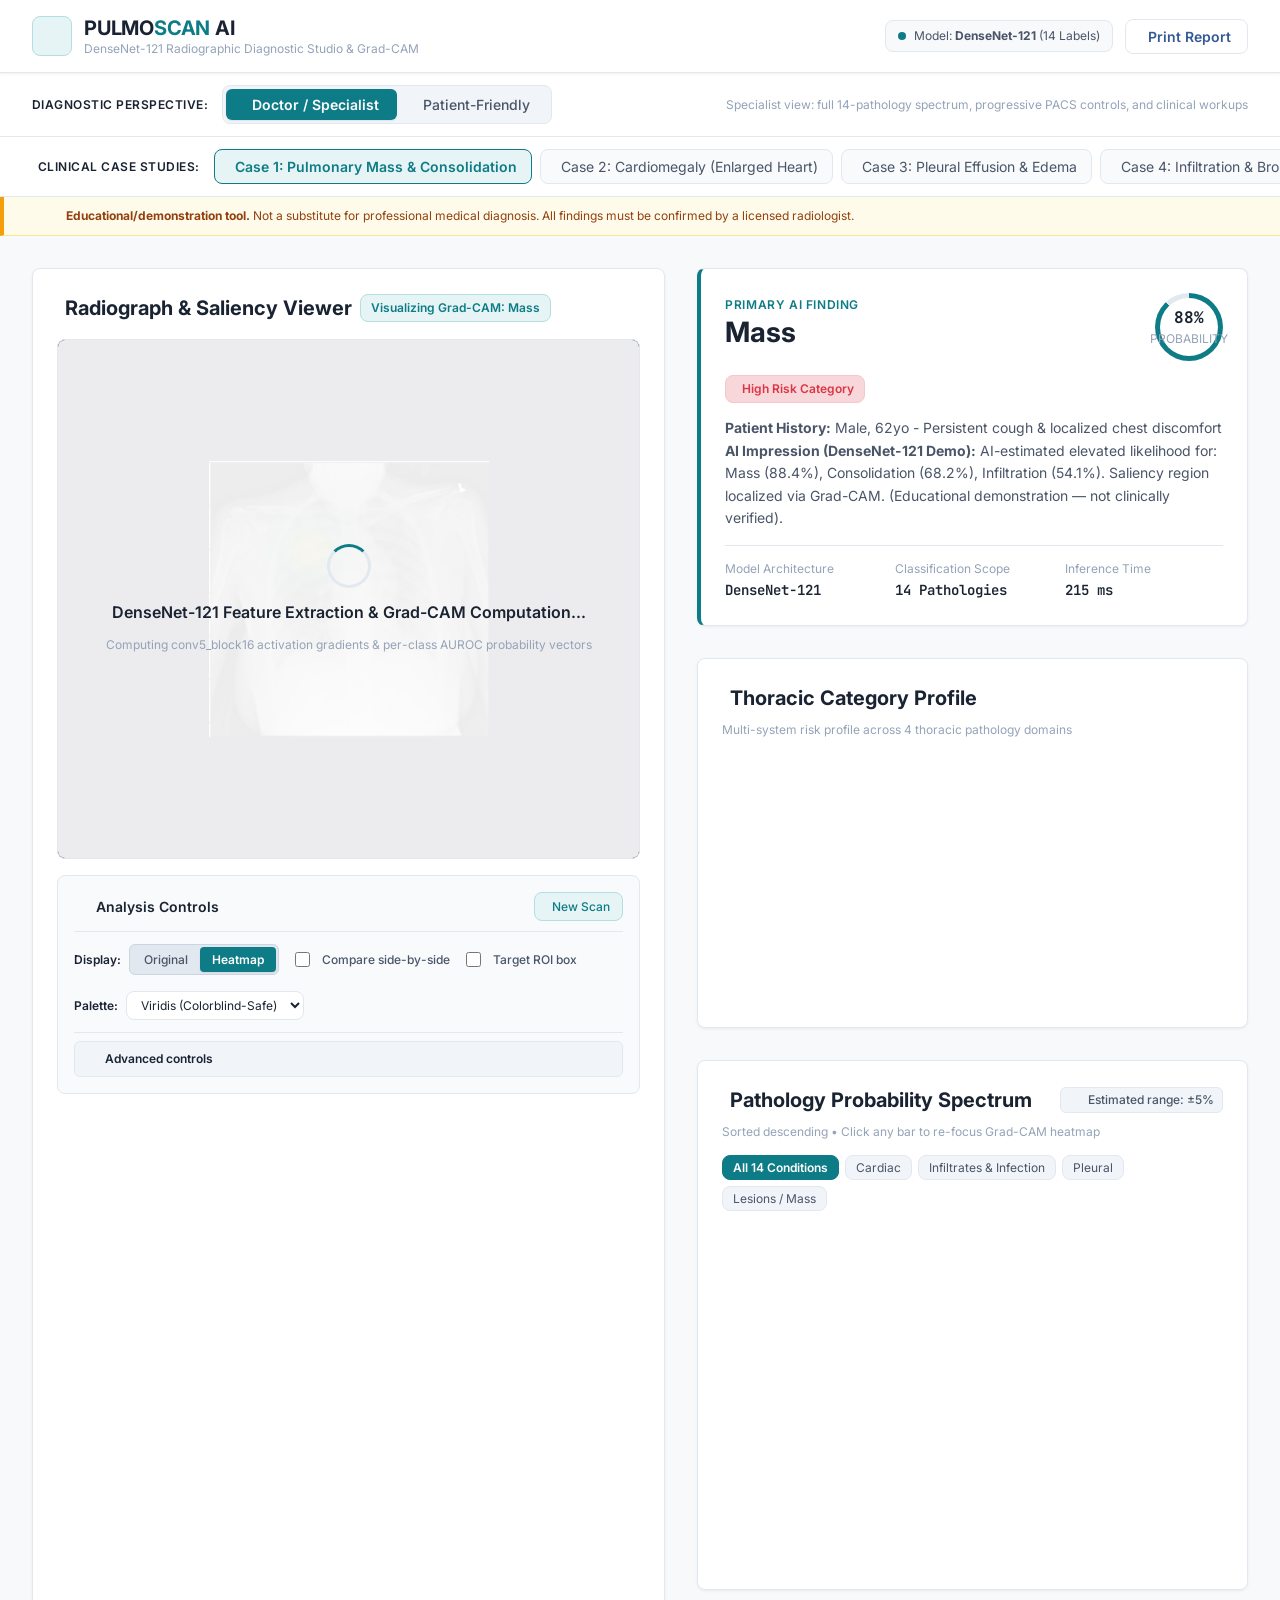
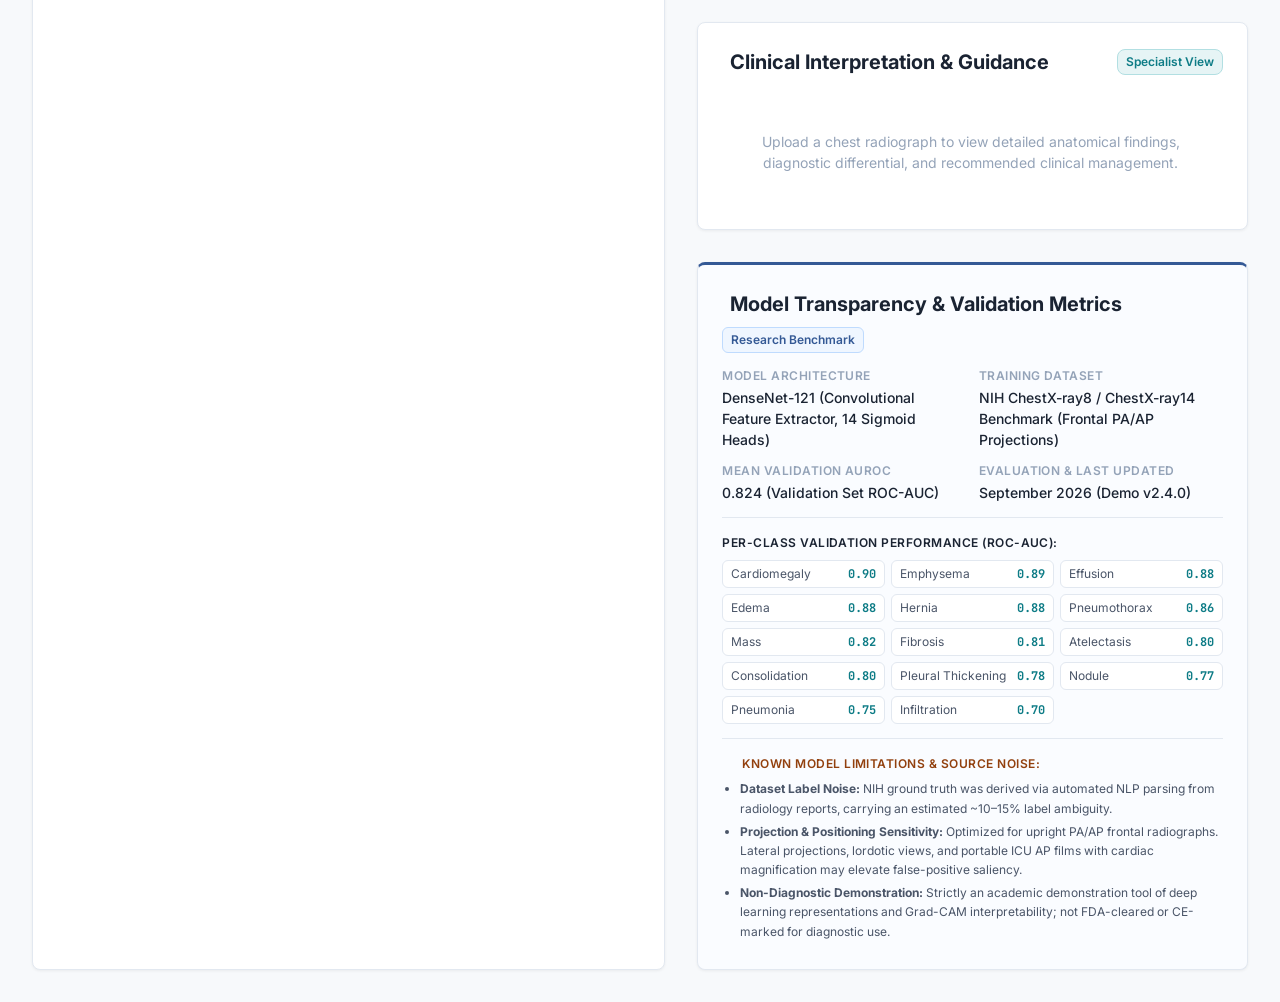
==== commit 95de3d62: "Rewrite copy and report for educational non-diagnostic framing, add model transparency panel and per" ====
--- a/index.html
+++ b/index.html
@@ -77,6 +77,14 @@
     </div>
   </section>
 
+  <!-- Persistent Educational & Non-Diagnostic Disclaimer Banner -->
+  <div class="educational-notice-banner" id="mainEducationalBanner">
+    <i data-lucide="shield-alert"></i>
+    <div class="notice-text">
+      <strong>Educational/demonstration tool.</strong> Not a substitute for professional medical diagnosis. All findings must be confirmed by a licensed radiologist.
+    </div>
+  </div>
+
   <!-- Main Application Body -->
   <main class="app-layout">
     <!-- Left Column: Image Viewer & Analysis Controls -->
@@ -341,6 +349,67 @@
           </div>
         </div>
       </div>
+
+      <!-- 4. Model Transparency & Validation Metrics (Doctor Mode Only) -->
+      <div class="card transparency-card doctor-only" id="transparencyCard">
+        <div class="card-header">
+          <div class="card-title">
+            <i data-lucide="info"></i>
+            <span>Model Transparency & Validation Metrics</span>
+          </div>
+          <span class="transparency-badge">Research Benchmark</span>
+        </div>
+
+        <div class="transparency-grid">
+          <div class="transparency-item">
+            <span class="transparency-label">Model Architecture</span>
+            <span class="transparency-value">DenseNet-121 (Convolutional Feature Extractor, 14 Sigmoid Heads)</span>
+          </div>
+          <div class="transparency-item">
+            <span class="transparency-label">Training Dataset</span>
+            <span class="transparency-value">NIH ChestX-ray8 / ChestX-ray14 Benchmark (Frontal PA/AP Projections)</span>
+          </div>
+          <div class="transparency-item">
+            <span class="transparency-label">Mean Validation AUROC</span>
+            <span class="transparency-value">0.824 (Validation Set ROC-AUC)</span>
+          </div>
+          <div class="transparency-item">
+            <span class="transparency-label">Evaluation & Last Updated</span>
+            <span class="transparency-value">September 2026 (Demo v2.4.0)</span>
+          </div>
+        </div>
+
+        <!-- Per-class AUROC chips grid -->
+        <div class="transparency-auroc-section">
+          <div class="auroc-title">Per-Class Validation Performance (ROC-AUC):</div>
+          <div class="auroc-chips-grid">
+            <div class="auroc-chip"><span>Cardiomegaly</span> <strong>0.90</strong></div>
+            <div class="auroc-chip"><span>Emphysema</span> <strong>0.89</strong></div>
+            <div class="auroc-chip"><span>Effusion</span> <strong>0.88</strong></div>
+            <div class="auroc-chip"><span>Edema</span> <strong>0.88</strong></div>
+            <div class="auroc-chip"><span>Hernia</span> <strong>0.88</strong></div>
+            <div class="auroc-chip"><span>Pneumothorax</span> <strong>0.86</strong></div>
+            <div class="auroc-chip"><span>Mass</span> <strong>0.82</strong></div>
+            <div class="auroc-chip"><span>Fibrosis</span> <strong>0.81</strong></div>
+            <div class="auroc-chip"><span>Atelectasis</span> <strong>0.80</strong></div>
+            <div class="auroc-chip"><span>Consolidation</span> <strong>0.80</strong></div>
+            <div class="auroc-chip"><span>Pleural Thickening</span> <strong>0.78</strong></div>
+            <div class="auroc-chip"><span>Nodule</span> <strong>0.77</strong></div>
+            <div class="auroc-chip"><span>Pneumonia</span> <strong>0.75</strong></div>
+            <div class="auroc-chip"><span>Infiltration</span> <strong>0.70</strong></div>
+          </div>
+        </div>
+
+        <!-- Known Limitations & Source Label Noise -->
+        <div class="transparency-limitations">
+          <div class="limitations-title"><i data-lucide="alert-circle"></i> Known Model Limitations & Source Noise:</div>
+          <ul class="limitations-list">
+            <li><strong>Dataset Label Noise:</strong> NIH ground truth was derived via automated NLP parsing from radiology reports, carrying an estimated ~10–15% label ambiguity.</li>
+            <li><strong>Projection & Positioning Sensitivity:</strong> Optimized for upright PA/AP frontal radiographs. Lateral projections, lordotic views, and portable ICU AP films with cardiac magnification may elevate false-positive saliency.</li>
+            <li><strong>Non-Diagnostic Demonstration:</strong> Strictly an academic demonstration tool of deep learning representations and Grad-CAM interpretability; not FDA-cleared or CE-marked for diagnostic use.</li>
+          </ul>
+        </div>
+      </div>
     </section>
   </main>
 
@@ -351,8 +420,8 @@
         <div class="report-header-brand">
           <i data-lucide="activity"></i>
           <div>
-            <h3>PULMOSCAN AI - DIAGNOSTIC RADIOLOGY REPORT</h3>
-            <span>Automated Deep Learning Multi-Label Classification & Grad-CAM Analysis</span>
+            <h3>PULMOSCAN AI - RADIOLOGICAL DEMONSTRATION REPORT</h3>
+            <span>Educational Deep Learning Multi-Label Classification & Interpretability Demo</span>
           </div>
         </div>
         <div class="modal-actions">
@@ -362,6 +431,14 @@
       </div>
 
       <div class="report-body" id="printableReportContent">
+        <!-- Persistent Visual Disclaimer Box for Report (Requirement 2) -->
+        <div class="report-notice-box">
+          <i data-lucide="shield-alert"></i>
+          <div class="report-notice-text">
+            <strong>Educational/demonstration tool.</strong> Not a substitute for professional medical diagnosis. All findings must be confirmed by a licensed radiologist.
+          </div>
+        </div>
+
         <!-- Patient & Exam Meta Grid -->
         <div class="report-grid">
           <div class="report-meta-box">
@@ -372,7 +449,7 @@
           <div class="report-meta-box">
             <strong>AI Engine:</strong> DenseNet-121 Deep Convolutional Network<br>
             <strong>Interpretation Method:</strong> Grad-CAM (conv5_block16_concat)<br>
-            <strong>Status:</strong> Completed & Verified
+            <strong>Status:</strong> AI-Generated (Not Clinically Verified)
           </div>
         </div>
 
@@ -421,7 +498,7 @@
 
         <!-- Medical Disclaimer -->
         <div class="report-disclaimer">
-          <strong>Notice:</strong> This automated report is generated by an artificial intelligence diagnostic assistant (DenseNet-121) trained on the NIH ChestX-ray8 dataset. It is intended to assist medical practitioners in clinical review and error analysis. Findings must be verified by a board-certified radiologist.
+          <strong>Notice:</strong> This automated report is generated by an artificial intelligence demonstration model (DenseNet-121) trained on the NIH ChestX-ray8 research dataset. It is intended strictly for academic research, education, and algorithmic interpretability demonstration. It is not a clinical diagnostic device. Findings must be confirmed by a board-certified radiologist.
         </div>
       </div>
     </div>
--- a/style.css
+++ b/style.css
@@ -295,6 +295,29 @@
 .chip-skeleton {
   font-size: var(--font-size-12);
   color: var(--text-muted);
+}
+
+/* --------------------------------------------------------------------------
+   Persistent Visible Educational & Non-Diagnostic Notice Banner
+   -------------------------------------------------------------------------- */
+.educational-notice-banner {
+  background: #FFFBEB;
+  border-bottom: 1px solid #FDE68A;
+  border-left: 4px solid #F59E0B;
+  padding: 10px var(--spacing-panel);
+  display: flex;
+  align-items: center;
+  gap: 12px;
+  color: #92400E;
+  font-size: var(--font-size-12);
+  line-height: 1.5;
+}
+
+.educational-notice-banner i {
+  color: #D97706;
+  width: 18px;
+  height: 18px;
+  flex-shrink: 0;
 }
 
 /* --------------------------------------------------------------------------
@@ -1343,6 +1366,156 @@
   background: #E8F5E9;
   color: #2E7D32;
   border-color: #C8E6C9;
+}
+
+/* --------------------------------------------------------------------------
+   Model Transparency Card (Doctor Mode Only)
+   -------------------------------------------------------------------------- */
+.transparency-card {
+  border-top: 3px solid var(--secondary);
+  background: #FAFCFF;
+}
+
+.transparency-badge {
+  font-size: var(--font-size-12);
+  font-weight: 600;
+  color: var(--secondary);
+  background: #EFF6FF;
+  border: 1px solid #BFDBFE;
+  padding: 3px 8px;
+  border-radius: var(--radius-sm);
+}
+
+.transparency-grid {
+  display: grid;
+  grid-template-columns: 1fr 1fr;
+  gap: 12px;
+  margin-bottom: 16px;
+  padding-bottom: 14px;
+  border-bottom: 1px solid var(--border-card);
+}
+
+@media (max-width: 768px) {
+  .transparency-grid {
+    grid-template-columns: 1fr;
+  }
+}
+
+.transparency-item {
+  display: flex;
+  flex-direction: column;
+  gap: 2px;
+}
+
+.transparency-label {
+  font-size: var(--font-size-12);
+  font-weight: 600;
+  color: var(--text-muted);
+  text-transform: uppercase;
+  letter-spacing: 0.04em;
+}
+
+.transparency-value {
+  font-size: var(--font-size-14);
+  font-weight: 500;
+  color: var(--text-heading);
+}
+
+.transparency-auroc-section {
+  margin-bottom: 16px;
+  padding-bottom: 14px;
+  border-bottom: 1px solid var(--border-card);
+}
+
+.auroc-title {
+  font-size: var(--font-size-12);
+  font-weight: 600;
+  color: var(--text-heading);
+  margin-bottom: 8px;
+  text-transform: uppercase;
+  letter-spacing: 0.04em;
+}
+
+.auroc-chips-grid {
+  display: grid;
+  grid-template-columns: repeat(auto-fill, minmax(130px, 1fr));
+  gap: 6px;
+}
+
+.auroc-chip {
+  display: flex;
+  align-items: center;
+  justify-content: space-between;
+  background: #FFFFFF;
+  border: 1px solid var(--border-card);
+  padding: 4px 8px;
+  border-radius: var(--radius-sm);
+  font-size: var(--font-size-12);
+  color: var(--text-body);
+}
+
+.auroc-chip strong {
+  font-family: var(--font-mono);
+  color: var(--primary);
+}
+
+.transparency-limitations {
+  display: flex;
+  flex-direction: column;
+  gap: 6px;
+}
+
+.limitations-title {
+  display: flex;
+  align-items: center;
+  gap: 6px;
+  font-size: var(--font-size-12);
+  font-weight: 600;
+  color: #92400E;
+  text-transform: uppercase;
+  letter-spacing: 0.04em;
+}
+
+.limitations-title i {
+  width: 14px;
+  height: 14px;
+  color: #D97706;
+}
+
+.limitations-list {
+  margin: 0;
+  padding-left: 18px;
+  font-size: var(--font-size-12);
+  color: var(--text-body);
+  line-height: 1.6;
+}
+
+.limitations-list li {
+  margin-bottom: 4px;
+}
+
+/* Report Notice Box */
+.report-notice-box {
+  background: #FFFBEB;
+  border: 1px solid #FDE68A;
+  border-left: 4px solid #F59E0B;
+  padding: 12px 16px;
+  border-radius: var(--radius-sm);
+  display: flex;
+  align-items: flex-start;
+  gap: 12px;
+  margin-bottom: 4px;
+  color: #92400E;
+  font-size: var(--font-size-12);
+  line-height: 1.5;
+}
+
+.report-notice-box i {
+  color: #D97706;
+  width: 18px;
+  height: 18px;
+  flex-shrink: 0;
+  margin-top: 2px;
 }
 
 /* --------------------------------------------------------------------------
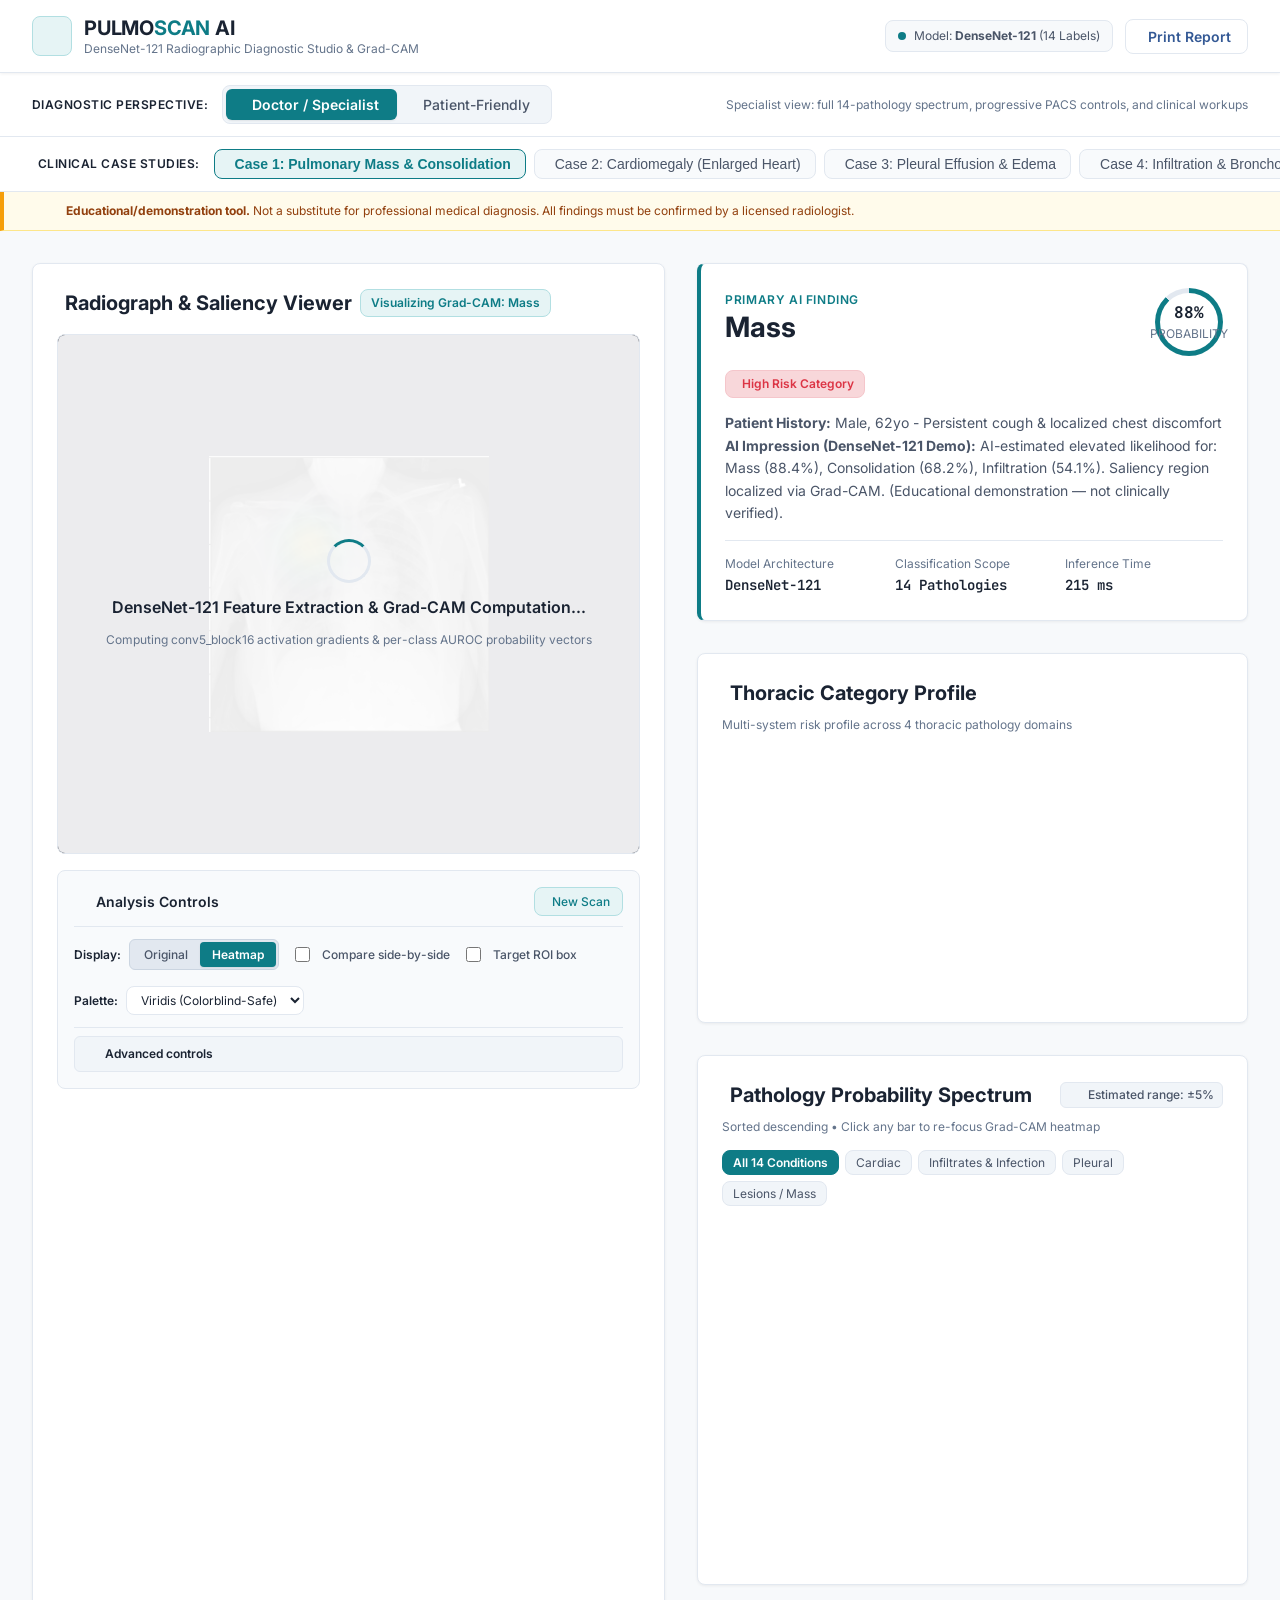
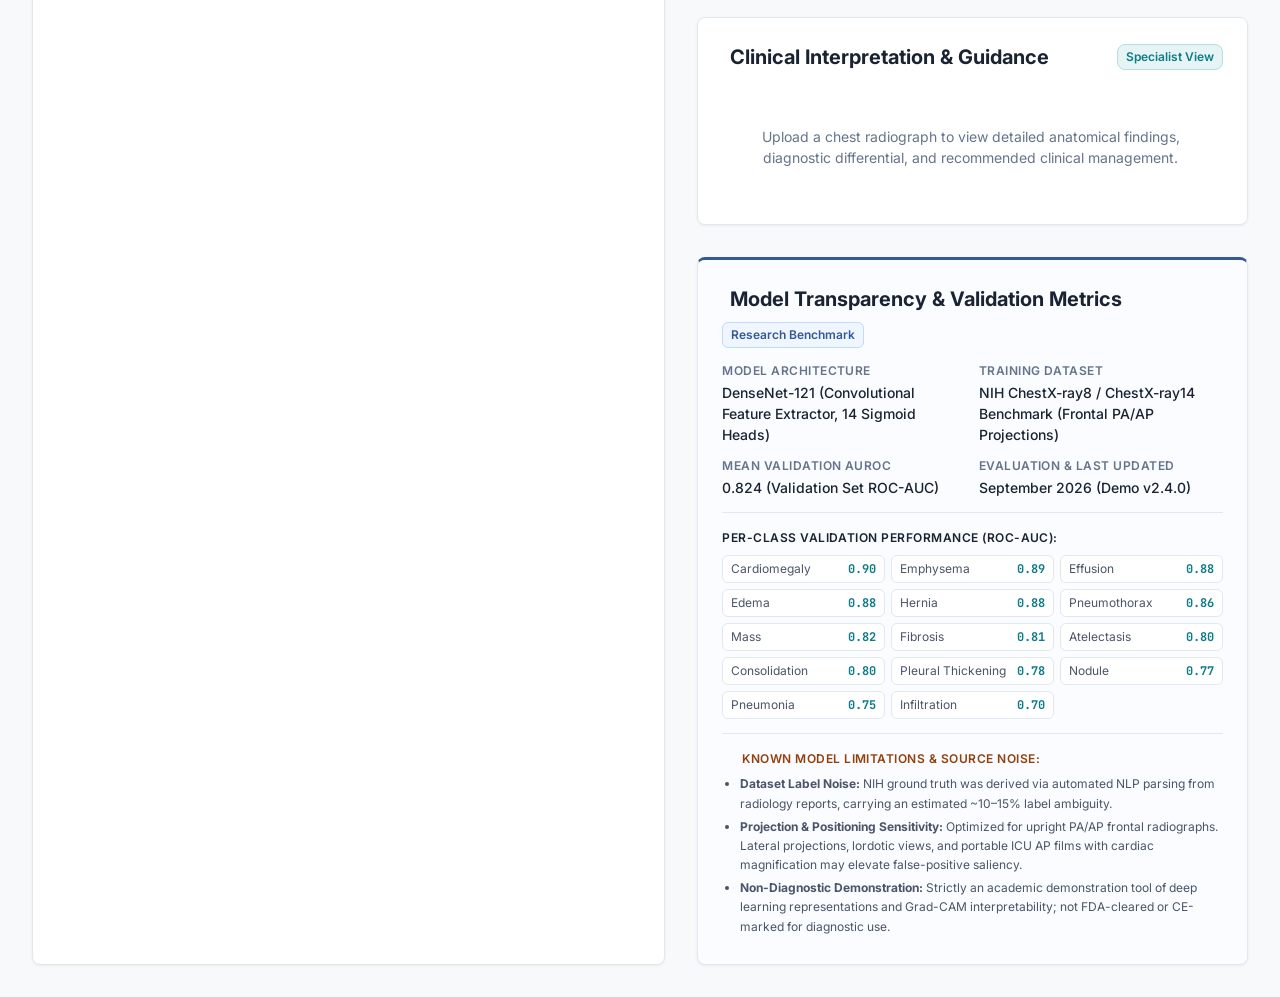
==== commit 657904b8: "Audit & fix: add explicit UI error states, WCAG AA color contrast, keyboard navigation, and responsi" ====
--- a/index.html
+++ b/index.html
@@ -107,12 +107,30 @@
             <h3>Upload Chest X-Ray Radiograph</h3>
             <p>Drag and drop a patient frontal chest scan (.png, .jpg, .jpeg) or select a sample case above</p>
             <div class="drop-buttons">
-              <label for="fileInput" class="btn btn-primary">
+              <label for="fileInput" class="btn btn-primary" id="btnBrowseFiles">
                 <i data-lucide="folder-open"></i> Browse Files
               </label>
-              <input type="file" id="fileInput" accept="image/*" class="file-input-hidden">
-            </div>
-            <div class="drop-hint">Supports standard PA/AP projection digital radiography</div>
+              <input type="file" id="fileInput" accept="image/*" class="file-input-hidden" aria-label="Upload chest X-ray radiograph file">
+            </div>
+            <div class="drop-hint">Supports standard PA/AP projection digital radiography (PNG, JPG, JPEG)</div>
+          </div>
+        </div>
+
+        <!-- Explicit UI Error State (Wrong Format, File Too Large, Timeout, Empty) -->
+        <div id="uploadErrorState" class="upload-error-state hidden" role="alert" aria-live="polite">
+          <div class="error-icon-box">
+            <i data-lucide="alert-triangle"></i>
+          </div>
+          <h3 id="errorStateTitle" class="error-state-title">Upload Interrupted</h3>
+          <p id="errorStateDesc" class="error-state-desc">The selected file could not be analyzed.</p>
+          <div id="errorStateBadge" class="error-state-badge">Format Error</div>
+          <div class="error-state-actions">
+            <button type="button" class="btn btn-primary" id="btnRetryUpload">
+              <i data-lucide="rotate-ccw"></i> Try Again
+            </button>
+            <label for="fileInput" class="btn btn-outline" id="btnChooseAnotherFile">
+              <i data-lucide="folder-open"></i> Choose Another File
+            </label>
           </div>
         </div>
 
@@ -121,7 +139,7 @@
           <!-- Single View Mode -->
           <div id="singleViewContainer" class="single-view-container">
             <div class="canvas-image-container" id="zoomContainer">
-              <img id="primaryViewerImg" src="" alt="Diagnostic Radiograph View">
+              <img id="primaryViewerImg" src="" alt="Frontal chest radiograph with active AI Grad-CAM overlay">
               <div id="crosshairOverlay" class="crosshair-overlay"></div>
             </div>
           </div>
@@ -130,11 +148,11 @@
           <div id="sideBySideContainer" class="side-by-side-container hidden">
             <div class="sbs-box">
               <div class="sbs-badge">Original Radiograph</div>
-              <img id="sbsOriginalImg" src="" alt="Original X-Ray">
+              <img id="sbsOriginalImg" src="" alt="Original unprocessed patient chest radiograph">
             </div>
             <div class="sbs-box">
               <div class="sbs-badge">Grad-CAM Activation Map</div>
-              <img id="sbsHeatmapImg" src="" alt="Grad-CAM Saliency Map">
+              <img id="sbsHeatmapImg" src="" alt="Colorized Grad-CAM saliency activation heatmap">
             </div>
           </div>
 
@@ -151,7 +169,7 @@
       <div class="analysis-controls-panel" id="analysisControlsPanel">
         <div class="controls-header">
           <span class="controls-title"><i data-lucide="sliders-horizontal"></i> Analysis Controls</span>
-          <button id="btnNewScan" class="tool-btn btn-highlight" title="Upload a New Image">
+          <button id="btnNewScan" class="tool-btn btn-highlight" title="Upload a New Image" aria-label="Upload a new radiograph scan">
             <i data-lucide="plus-circle"></i> New Scan
           </button>
         </div>
@@ -216,10 +234,10 @@
             </div>
 
             <div class="advanced-actions-row">
-              <button id="btnInvertFilm" type="button" class="tool-btn" title="Invert Grayscale (Negative/Positive Film)">
+              <button id="btnInvertFilm" type="button" class="tool-btn" title="Invert Grayscale (Negative/Positive Film)" aria-label="Invert film grayscale values">
                 <i data-lucide="sun-moon"></i> Invert Film
               </button>
-              <button id="btnResetView" type="button" class="tool-btn" title="Reset Zoom, Windowing and Blend Defaults">
+              <button id="btnResetView" type="button" class="tool-btn" title="Reset Zoom, Windowing and Blend Defaults" aria-label="Reset zoom and heatmap blend defaults">
                 <i data-lucide="rotate-ccw"></i> Reset Defaults
               </button>
             </div>
@@ -318,7 +336,7 @@
               <i data-lucide="trending-up"></i>
               <span id="trendCardTitle">Longitudinal Scan Progression</span>
             </div>
-            <button type="button" class="tool-btn btn-sm" id="btnResetHistory" title="Reset multi-scan trend history">
+            <button type="button" class="tool-btn btn-sm" id="btnResetHistory" title="Reset multi-scan trend history" aria-label="Clear recorded scans progression history">
               <i data-lucide="rotate-ccw"></i> Reset History
             </button>
           </div>
@@ -414,19 +432,19 @@
   </main>
 
   <!-- Printable Clinical Radiology Report Modal -->
-  <div id="reportModal" class="modal-overlay hidden">
+  <div id="reportModal" class="modal-overlay hidden" role="dialog" aria-modal="true" aria-labelledby="reportModalTitle">
     <div class="modal-content">
       <div class="modal-header">
         <div class="report-header-brand">
           <i data-lucide="activity"></i>
           <div>
-            <h3>PULMOSCAN AI - RADIOLOGICAL DEMONSTRATION REPORT</h3>
+            <h3 id="reportModalTitle">PULMOSCAN AI - RADIOLOGICAL DEMONSTRATION REPORT</h3>
             <span>Educational Deep Learning Multi-Label Classification & Interpretability Demo</span>
           </div>
         </div>
         <div class="modal-actions">
-          <button id="btnExecutePrint" class="btn btn-primary"><i data-lucide="printer"></i> Print / Save PDF</button>
-          <button id="btnCloseModal" class="btn btn-icon"><i data-lucide="x"></i></button>
+          <button id="btnExecutePrint" class="btn btn-primary" aria-label="Print or export report to PDF"><i data-lucide="printer"></i> Print / Save PDF</button>
+          <button id="btnCloseModal" class="btn btn-icon" aria-label="Close report dialog"><i data-lucide="x"></i></button>
         </div>
       </div>
 
@@ -457,11 +475,11 @@
         <div class="report-visuals-grid">
           <div class="report-img-box">
             <div class="report-img-caption">Original Patient Radiograph</div>
-            <img id="reportOriginalImg" src="" alt="Original X-Ray">
+            <img id="reportOriginalImg" src="" alt="Patient frontal chest radiograph for demonstration report">
           </div>
           <div class="report-img-box">
             <div class="report-img-caption">AI Grad-CAM Saliency Region of Interest</div>
-            <img id="reportOverlayImg" src="" alt="Grad-CAM Overlay">
+            <img id="reportOverlayImg" src="" alt="AI Grad-CAM localized saliency heatmap overlay">
           </div>
         </div>
 
@@ -480,20 +498,22 @@
               <canvas id="reportSummaryChart"></canvas>
             </div>
           </div>
-          <table class="report-table">
-            <thead>
-              <tr>
-                <th>Pathology</th>
-                <th>Classification</th>
-                <th>Probability</th>
-                <th>Risk Category</th>
-                <th>Clinical Recommendation</th>
-              </tr>
-            </thead>
-            <tbody id="reportTableBody">
-              <!-- Dynamically populated -->
-            </tbody>
-          </table>
+          <div class="table-responsive">
+            <table class="report-table">
+              <thead>
+                <tr>
+                  <th>Pathology</th>
+                  <th>Classification</th>
+                  <th>Probability</th>
+                  <th>Risk Category</th>
+                  <th>Clinical Recommendation</th>
+                </tr>
+              </thead>
+              <tbody id="reportTableBody">
+                <!-- Dynamically populated -->
+              </tbody>
+            </table>
+          </div>
         </div>
 
         <!-- Medical Disclaimer -->
--- a/style.css
+++ b/style.css
@@ -28,7 +28,7 @@
   --risk-low-bg: #E8F5E9;
   --risk-low-border: #C8E6C9;
 
-  --risk-moderate: #ED8936;
+  --risk-moderate: #B45309;
   --risk-moderate-bg: #FEEBC8;
   --risk-moderate-border: #FBD38D;
 
@@ -36,10 +36,10 @@
   --risk-high-bg: #F8D7DA;
   --risk-high-border: #F5C6CB;
 
-  /* Text Colors */
+  /* Text Colors (WCAG AA Compliant on #FFFFFF and #F7F9FB) */
   --text-heading: #1A2332;
   --text-body: #4A5568;
-  --text-muted: #94A3B8;
+  --text-muted: #64748B;
 
   /* Typography Scale */
   --font-family: 'Inter', -apple-system, BlinkMacSystemFont, 'Segoe UI', Roboto, Helvetica, Arial, sans-serif;
@@ -464,6 +464,73 @@
   color: var(--text-muted);
 }
 
+/* Explicit UI Error State (Requirement 2) */
+.upload-error-state {
+  display: flex;
+  flex-direction: column;
+  align-items: center;
+  justify-content: center;
+  text-align: center;
+  padding: 32px 24px;
+  background: var(--surface-card);
+  border: 1px dashed #CBD5E1;
+  border-radius: var(--radius);
+  width: 100%;
+  min-height: 420px;
+}
+
+.error-icon-box {
+  width: 56px;
+  height: 56px;
+  border-radius: 50%;
+  background: #FEE2E2;
+  border: 1px solid #FCA5A5;
+  color: #DC3545;
+  display: flex;
+  align-items: center;
+  justify-content: center;
+  margin-bottom: 16px;
+}
+
+.error-icon-box i {
+  width: 26px;
+  height: 26px;
+}
+
+.error-state-title {
+  font-size: var(--font-size-20);
+  font-weight: 700;
+  color: var(--text-heading);
+  margin-bottom: 8px;
+}
+
+.error-state-desc {
+  font-size: var(--font-size-14);
+  color: var(--text-body);
+  max-width: 440px;
+  line-height: 1.6;
+  margin-bottom: 14px;
+}
+
+.error-state-badge {
+  font-family: var(--font-mono);
+  font-size: var(--font-size-12);
+  background: #F1F5F9;
+  border: 1px solid var(--border-card);
+  color: var(--text-muted);
+  padding: 4px 12px;
+  border-radius: var(--radius-sm);
+  margin-bottom: 20px;
+}
+
+.error-state-actions {
+  display: flex;
+  align-items: center;
+  gap: 12px;
+  flex-wrap: wrap;
+  justify-content: center;
+}
+
 /* Rendered Canvas Image Area */
 .image-display-area {
   width: 100%;
@@ -1685,6 +1752,174 @@
   line-height: 1.5;
 }
 
+/* --------------------------------------------------------------------------
+   Accessibility & Responsive Design (Tablet 768px & Mobile 375px)
+   -------------------------------------------------------------------------- */
+/* Focus-visible rings for keyboard accessibility */
+:focus-visible {
+  outline: 2px solid var(--primary);
+  outline-offset: 2px;
+}
+button:focus-visible,
+input:focus-visible,
+select:focus-visible,
+summary:focus-visible,
+.sample-chip:focus-visible,
+.finding-item:focus-visible {
+  outline: 2px solid var(--primary);
+  outline-offset: 2px;
+}
+
+/* Responsive Table Wrapper */
+.table-responsive {
+  width: 100%;
+  overflow-x: auto;
+  -webkit-overflow-scrolling: touch;
+  border: 1px solid var(--border-card);
+  border-radius: var(--radius-sm);
+  background: var(--surface-card);
+}
+.table-responsive .report-table {
+  min-width: 560px;
+}
+
+/* Tablet Width (<= 768px) */
+@media (max-width: 768px) {
+  .navbar {
+    padding: 12px 16px;
+    gap: 12px;
+  }
+  .brand-subtitle {
+    display: none;
+  }
+  .model-badge {
+    display: none;
+  }
+  .mode-banner {
+    padding: 10px 16px;
+  }
+  .mode-banner-container {
+    flex-direction: column;
+    align-items: stretch;
+    gap: 10px;
+  }
+  .mode-banner-left {
+    flex-direction: column;
+    align-items: stretch;
+    gap: 8px;
+  }
+  .mode-toggle-group {
+    width: 100%;
+  }
+  .mode-btn {
+    flex: 1;
+    justify-content: center;
+    padding: 8px 12px;
+  }
+  .sample-bar {
+    padding: 10px 16px;
+  }
+  .educational-notice-banner {
+    padding: 10px 16px;
+    font-size: var(--font-size-12);
+  }
+  .app-layout {
+    padding: 16px;
+    gap: 20px;
+  }
+  .viewer-section {
+    padding: 16px;
+  }
+  .card {
+    padding: 16px;
+  }
+  .modal-overlay {
+    padding: 12px;
+  }
+  .modal-content {
+    max-width: 100%;
+    max-height: 94vh;
+  }
+  .report-body {
+    padding: 16px;
+    gap: 16px;
+  }
+  .report-grid {
+    grid-template-columns: 1fr;
+    gap: 8px;
+  }
+  .report-visuals-grid {
+    grid-template-columns: 1fr;
+    gap: 12px;
+  }
+}
+
+/* Mobile Width (<= 480px / 375px) */
+@media (max-width: 480px) {
+  .navbar {
+    padding: 10px 12px;
+  }
+  .brand-title {
+    font-size: 17px;
+  }
+  .brand-icon {
+    width: 34px;
+    height: 34px;
+  }
+  .app-layout {
+    padding: 10px;
+    gap: 16px;
+  }
+  .viewer-section {
+    padding: 12px;
+  }
+  .canvas-wrapper {
+    min-height: 280px;
+  }
+  .side-by-side-container {
+    grid-template-columns: 1fr !important;
+    gap: 12px;
+  }
+  .controls-primary-bar {
+    flex-direction: column;
+    align-items: stretch;
+    gap: 10px;
+  }
+  .control-unit {
+    flex-direction: column;
+    align-items: flex-start;
+    width: 100%;
+  }
+  .segmented-switch {
+    width: 100%;
+  }
+  .switch-btn {
+    flex: 1;
+    text-align: center;
+  }
+  .sliders-grid {
+    grid-template-columns: 1fr;
+  }
+  .summary-top-row {
+    flex-direction: column;
+    align-items: flex-start;
+    gap: 12px;
+  }
+  .top-pathology {
+    font-size: 20px;
+  }
+  .metrics-row {
+    grid-template-columns: 1fr;
+    gap: 8px;
+  }
+  .auroc-chips-grid {
+    grid-template-columns: 1fr 1fr;
+  }
+  .transparency-grid {
+    grid-template-columns: 1fr;
+  }
+}
+
 /* --- Print Media Formatting --- */
 @media print {
   body * {
